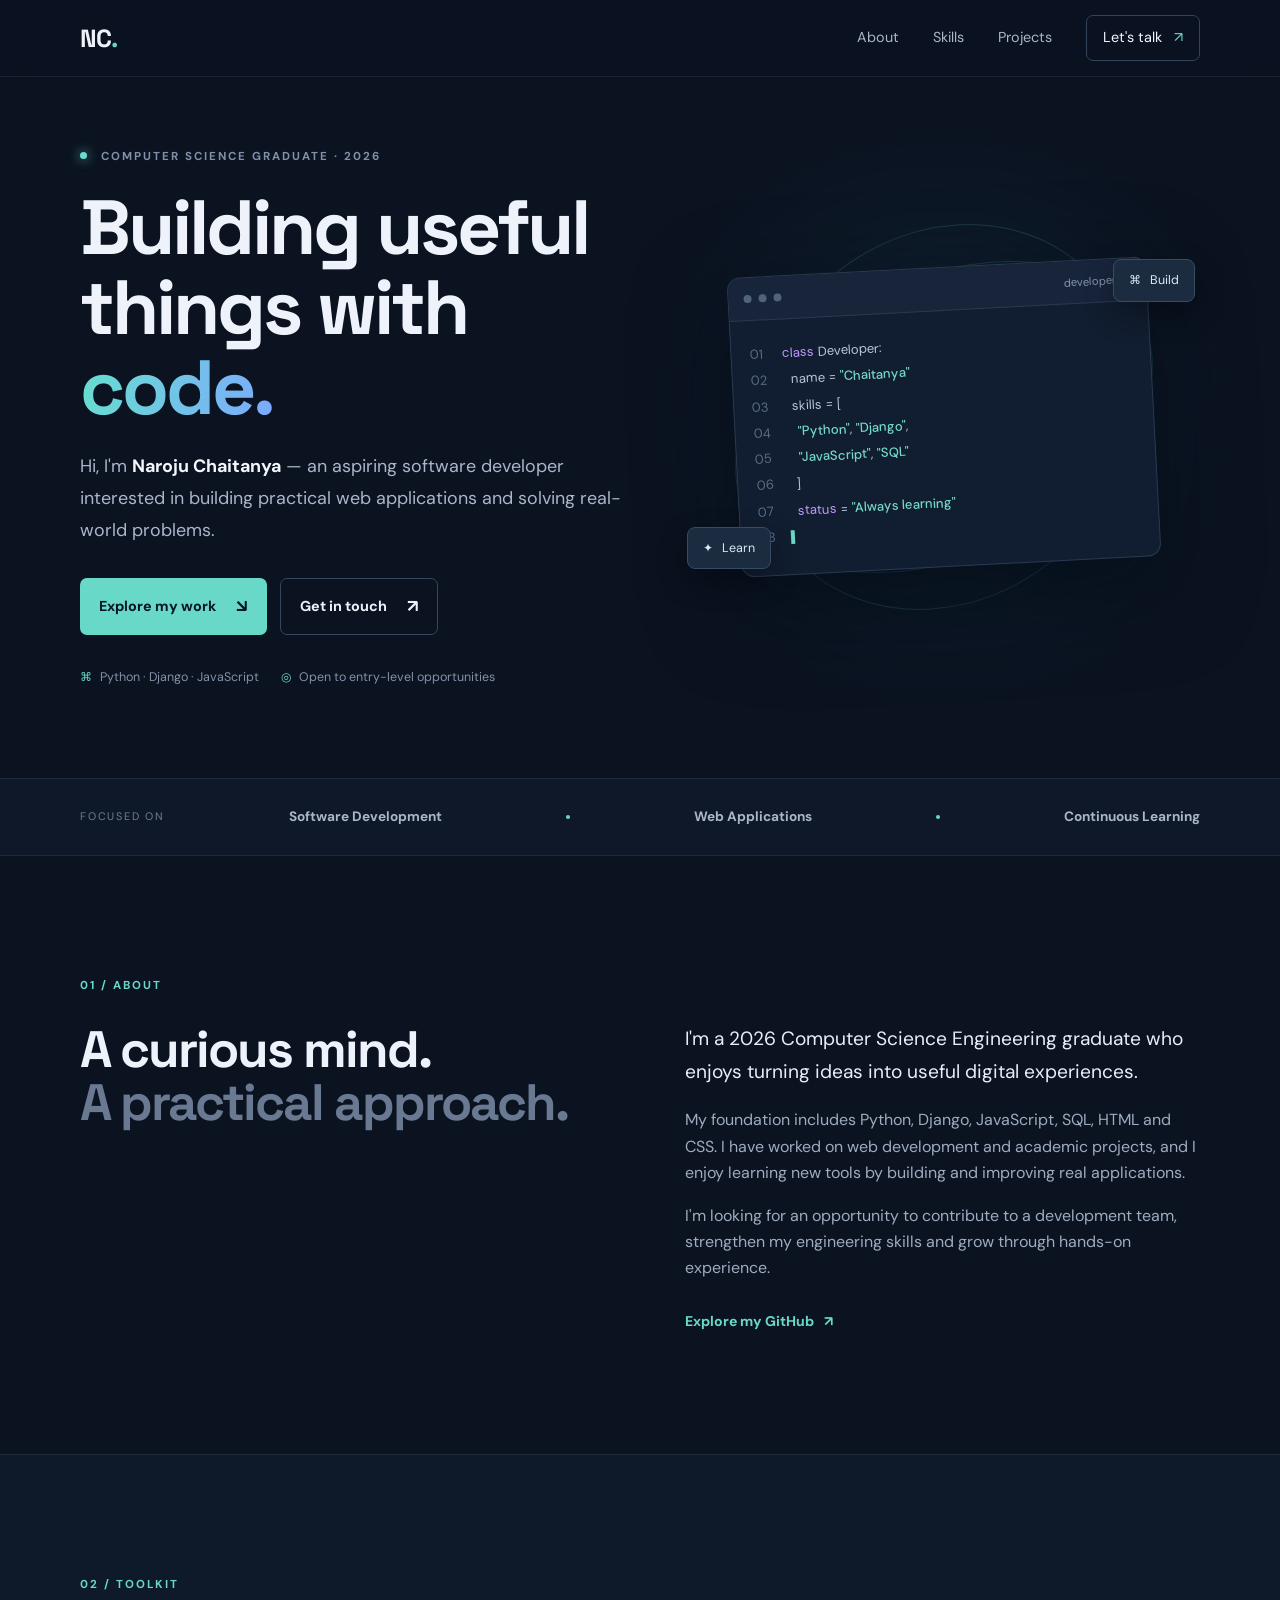
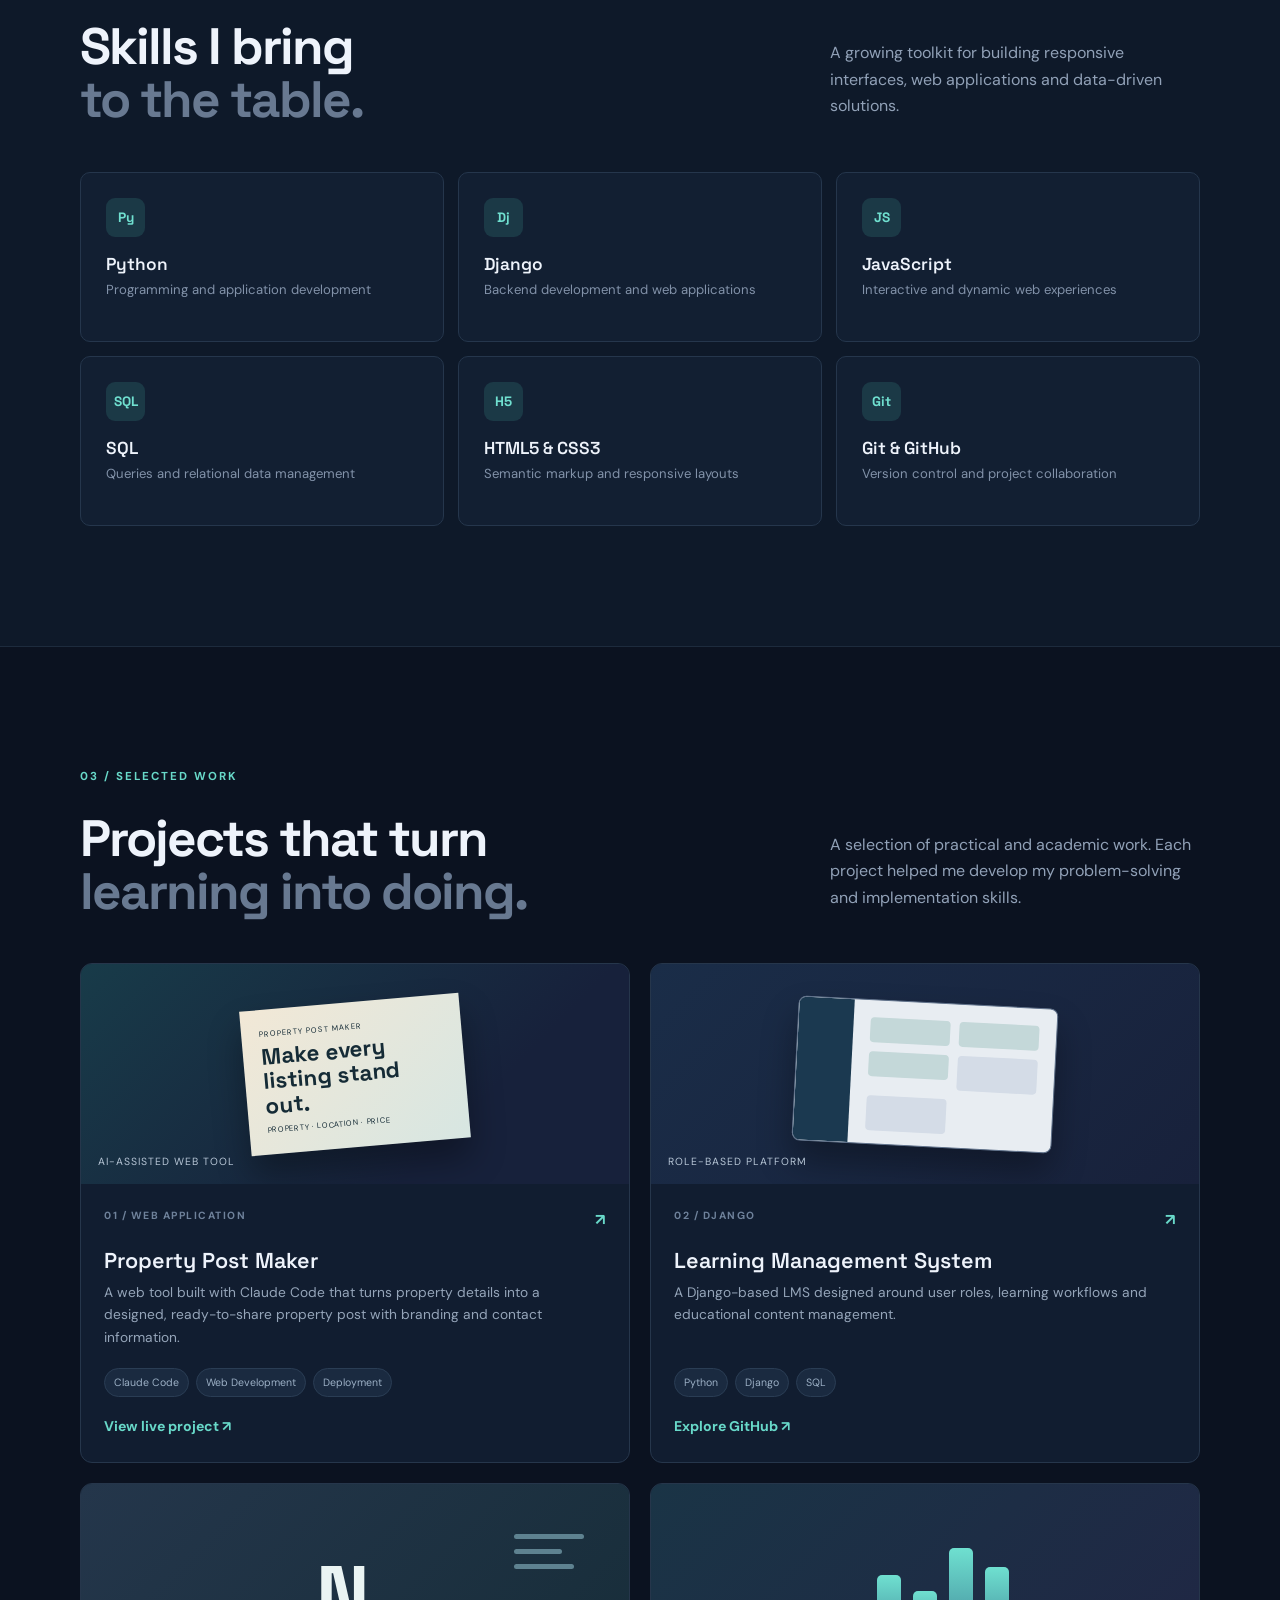
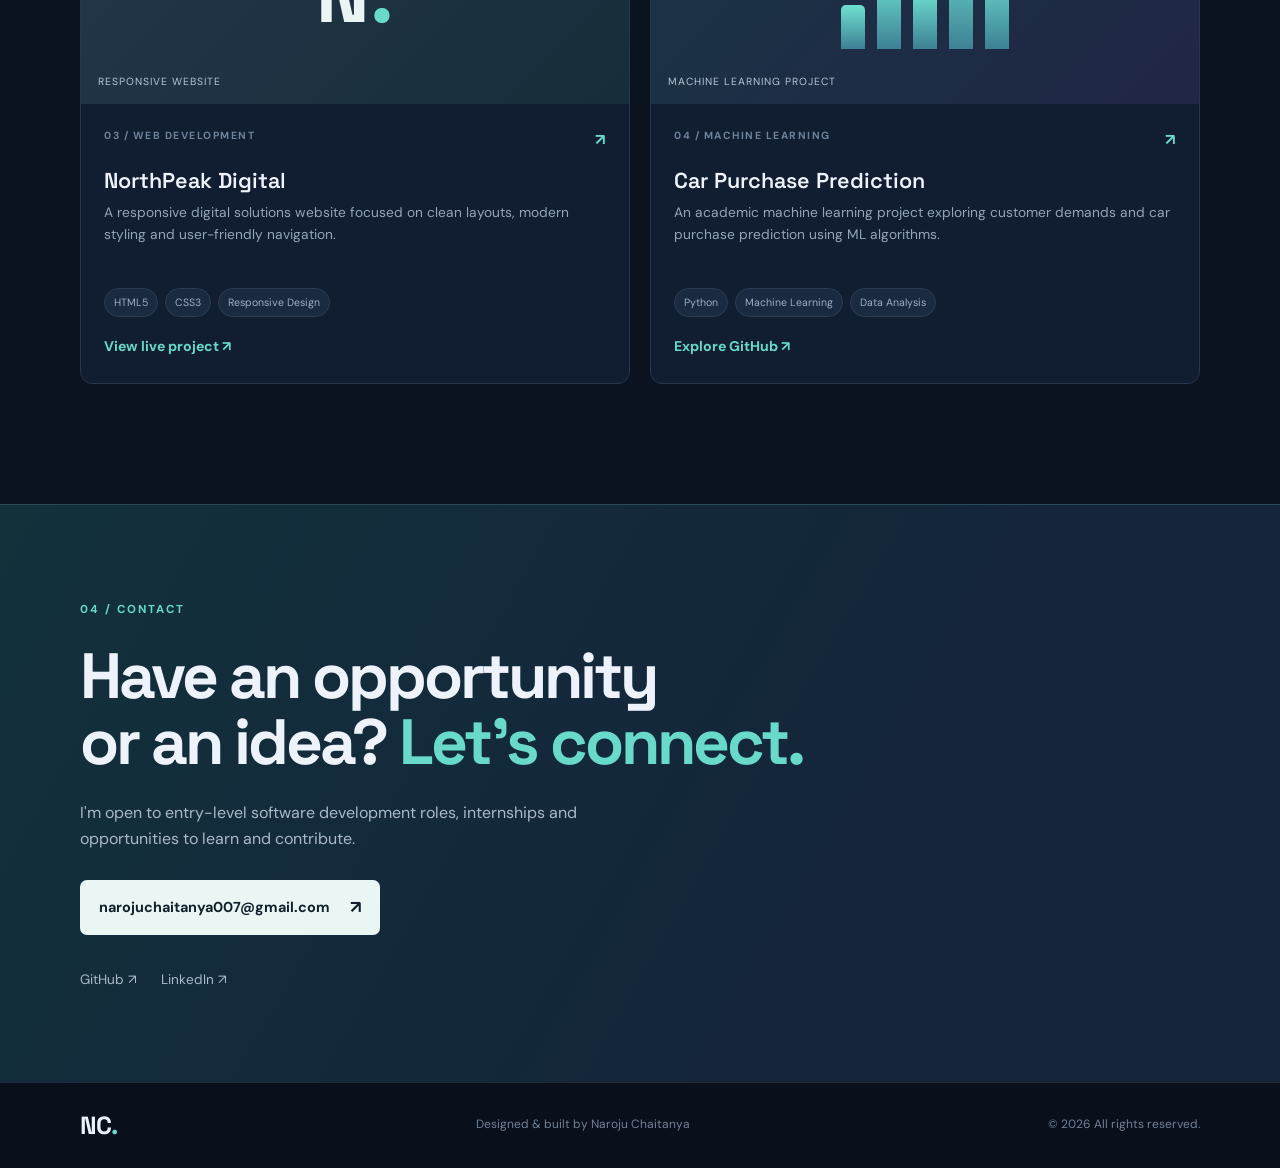
==== index.html @ f1761f7d "Add files via upload" ====
<!DOCTYPE html>
<html lang="en">
<head>
  <meta charset="UTF-8" />
  <meta name="viewport" content="width=device-width, initial-scale=1.0" />
  <meta name="description" content="Portfolio of Naroju Chaitanya, Computer Science graduate and aspiring software developer skilled in Python, Django, JavaScript and SQL." />
  <meta name="theme-color" content="#0b1220" />
  <title>Naroju Chaitanya | Software Developer</title>
  <link rel="preconnect" href="https://fonts.googleapis.com">
  <link rel="preconnect" href="https://fonts.gstatic.com" crossorigin>
  <link href="https://fonts.googleapis.com/css2?family=DM+Sans:wght@400;500;600;700&family=Space+Grotesk:wght@400;500;600;700&display=swap" rel="stylesheet">
  <link rel="stylesheet" href="styles.css" />
</head>
<body>
  <header class="site-header">
    <nav class="nav container" aria-label="Main navigation">
      <a class="brand" href="#home">NC<span>.</span></a>
      <button class="menu-toggle" aria-label="Toggle navigation" aria-expanded="false">☰</button>
      <div class="nav-links">
        <a href="#about">About</a><a href="#skills">Skills</a><a href="#projects">Projects</a><a href="#contact" class="nav-cta">Let's talk <span>↗</span></a>
      </div>
    </nav>
  </header>

  <main>
    <section class="hero container" id="home">
      <div class="hero-copy">
        <div class="eyebrow"><span class="status-dot"></span> COMPUTER SCIENCE GRADUATE · 2026</div>
        <h1>Building useful<br>things with <span class="gradient-text">code.</span></h1>
        <p class="hero-lead">Hi, I'm <strong>Naroju Chaitanya</strong> — an aspiring software developer interested in building practical web applications and solving real-world problems.</p>
        <div class="hero-actions">
          <a class="button button-primary" href="#projects">Explore my work <span>↘</span></a>
          <a class="button button-secondary" href="mailto:narojuchaitanya007@gmail.com">Get in touch <span>↗</span></a>
        </div>
        <div class="hero-meta">
          <span><i>⌘</i> Python · Django · JavaScript</span>
          <span><i>◎</i> Open to entry-level opportunities</span>
        </div>
      </div>
      <div class="hero-art" aria-label="Abstract developer illustration">
        <div class="orbit orbit-one"></div><div class="orbit orbit-two"></div>
        <div class="code-card">
          <div class="code-top"><span></span><span></span><span></span><small>developer.py</small></div>
          <div class="code-body">
            <p><b>01</b> <em>class</em> Developer:</p>
            <p><b>02</b> &nbsp; name = <strong>"Chaitanya"</strong></p>
            <p><b>03</b> &nbsp; skills = [</p>
            <p><b>04</b> &nbsp;&nbsp; <strong>"Python"</strong>, <strong>"Django"</strong>,</p>
            <p><b>05</b> &nbsp;&nbsp; <strong>"JavaScript"</strong>, <strong>"SQL"</strong></p>
            <p><b>06</b> &nbsp; ]</p>
            <p><b>07</b> &nbsp; <em>status</em> = <strong>"Always learning"</strong></p>
            <p><b>08</b> <span class="cursor">▌</span></p>
          </div>
        </div>
        <div class="floating-chip chip-one">⌘ &nbsp; Build</div>
        <div class="floating-chip chip-two">✦ &nbsp; Learn</div>
        <div class="hero-glow"></div>
      </div>
    </section>

    <section class="quick-strip">
      <div class="container strip-inner"><span>FOCUSED ON</span><b>Software Development</b><i></i><b>Web Applications</b><i></i><b>Continuous Learning</b></div>
    </section>

    <section class="section container" id="about">
      <div class="section-kicker">01 / ABOUT</div>
      <div class="section-grid">
        <div><h2>A curious mind.<br><span class="muted-heading">A practical approach.</span></h2></div>
        <div class="about-copy">
          <p class="large-copy">I'm a 2026 Computer Science Engineering graduate who enjoys turning ideas into useful digital experiences.</p>
          <p>My foundation includes Python, Django, JavaScript, SQL, HTML and CSS. I have worked on web development and academic projects, and I enjoy learning new tools by building and improving real applications.</p>
          <p>I'm looking for an opportunity to contribute to a development team, strengthen my engineering skills and grow through hands-on experience.</p>
          <a class="text-link" href="https://github.com/Chaithu077-Git" target="_blank" rel="noreferrer">Explore my GitHub <span>↗</span></a>
        </div>
      </div>
    </section>

    <section class="section skills-section" id="skills">
      <div class="container">
        <div class="section-kicker">02 / TOOLKIT</div>
        <div class="section-heading-row"><h2>Skills I bring<br><span class="muted-heading">to the table.</span></h2><p>A growing toolkit for building responsive interfaces, web applications and data-driven solutions.</p></div>
        <div class="skill-grid">
          <article class="skill-card"><span class="skill-icon">Py</span><h3>Python</h3><p>Programming and application development</p></article>
          <article class="skill-card"><span class="skill-icon">Dj</span><h3>Django</h3><p>Backend development and web applications</p></article>
          <article class="skill-card"><span class="skill-icon">JS</span><h3>JavaScript</h3><p>Interactive and dynamic web experiences</p></article>
          <article class="skill-card"><span class="skill-icon">SQL</span><h3>SQL</h3><p>Queries and relational data management</p></article>
          <article class="skill-card"><span class="skill-icon">H5</span><h3>HTML5 & CSS3</h3><p>Semantic markup and responsive layouts</p></article>
          <article class="skill-card"><span class="skill-icon">Git</span><h3>Git & GitHub</h3><p>Version control and project collaboration</p></article>
        </div>
      </div>
    </section>

    <section class="section container" id="projects">
      <div class="section-kicker">03 / SELECTED WORK</div>
      <div class="section-heading-row"><h2>Projects that turn<br><span class="muted-heading">learning into doing.</span></h2><p>A selection of practical and academic work. Each project helped me develop my problem-solving and implementation skills.</p></div>
      <div class="project-grid">
        <article class="project-card project-featured">
          <div class="project-visual visual-poster"><div class="poster-mini"><small>PROPERTY POST MAKER</small><strong>Make every<br>listing stand out.</strong><span>PROPERTY · LOCATION · PRICE</span></div><span class="visual-label">AI-assisted web tool</span></div>
          <div class="project-info"><div class="project-topline"><span>01 / WEB APPLICATION</span><span class="project-arrow">↗</span></div><h3>Property Post Maker</h3><p>A web tool built with Claude Code that turns property details into a designed, ready-to-share property post with branding and contact information.</p><div class="tags"><span>Claude Code</span><span>Web Development</span><span>Deployment</span></div><a class="project-link" href="https://aquamarine-praline-b3ae2c.netlify.app/" target="_blank" rel="noreferrer">View live project ↗</a></div>
        </article>
        <article class="project-card">
          <div class="project-visual visual-lms"><div class="lms-window"><div class="lms-sidebar"></div><div class="lms-content"><i></i><i></i><i></i><b></b><b></b></div></div><span class="visual-label">Role-based platform</span></div>
          <div class="project-info"><div class="project-topline"><span>02 / DJANGO</span><span class="project-arrow">↗</span></div><h3>Learning Management System</h3><p>A Django-based LMS designed around user roles, learning workflows and educational content management.</p><div class="tags"><span>Python</span><span>Django</span><span>SQL</span></div><a class="project-link" href="https://github.com/Chaithu077-Git" target="_blank" rel="noreferrer">Explore GitHub ↗</a></div>
        </article>
        <article class="project-card">
          <div class="project-visual visual-north"><div class="north-logo">N<span>.</span></div><div class="north-lines"><i></i><i></i><i></i></div><span class="visual-label">Responsive website</span></div>
          <div class="project-info"><div class="project-topline"><span>03 / WEB DEVELOPMENT</span><span class="project-arrow">↗</span></div><h3>NorthPeak Digital</h3><p>A responsive digital solutions website focused on clean layouts, modern styling and user-friendly navigation.</p><div class="tags"><span>HTML5</span><span>CSS3</span><span>Responsive Design</span></div><a class="project-link" href="https://chaithu077-git.github.io/NorthPeak-Digital/" target="_blank" rel="noreferrer">View live project ↗</a></div>
        </article>
        <article class="project-card">
          <div class="project-visual visual-ml"><div class="chart-bars"><i></i><i></i><i></i><i></i><i></i></div><span class="visual-label">Machine learning project</span></div>
          <div class="project-info"><div class="project-topline"><span>04 / MACHINE LEARNING</span><span class="project-arrow">↗</span></div><h3>Car Purchase Prediction</h3><p>An academic machine learning project exploring customer demands and car purchase prediction using ML algorithms.</p><div class="tags"><span>Python</span><span>Machine Learning</span><span>Data Analysis</span></div><a class="project-link" href="https://github.com/Chaithu077-Git" target="_blank" rel="noreferrer">Explore GitHub ↗</a></div>
        </article>
      </div>
    </section>

    <section class="contact-section" id="contact">
      <div class="container contact-inner">
        <div class="section-kicker">04 / CONTACT</div>
        <h2>Have an opportunity<br>or an idea? <span>Let's connect.</span></h2>
        <p>I'm open to entry-level software development roles, internships and opportunities to learn and contribute.</p>
        <a class="button button-light" href="mailto:narojuchaitanya007@gmail.com">narojuchaitanya007@gmail.com <span>↗</span></a>
        <div class="social-links"><a href="https://github.com/Chaithu077-Git" target="_blank" rel="noreferrer">GitHub ↗</a><a href="https://www.linkedin.com/in/chaitanya-naroju/" target="_blank" rel="noreferrer">LinkedIn ↗</a></div>
      </div>
    </section>
  </main>

  <footer class="footer"><div class="container footer-inner"><a class="brand" href="#home">NC<span>.</span></a><span>Designed & built by Naroju Chaitanya</span><span>© <span id="year"></span> All rights reserved.</span></div></footer>
  <script src="script.js"></script>
</body>
</html>
---- styles.css ----
*{box-sizing:border-box}html{scroll-behavior:smooth;scroll-padding-top:90px}body{margin:0;background:#0b1220;color:#eef3fb;font-family:"DM Sans",sans-serif;line-height:1.65}a{color:inherit;text-decoration:none}.container{width:min(1120px,calc(100% - 48px));margin:auto}.site-header{position:sticky;top:0;z-index:20;background:rgba(11,18,32,.88);backdrop-filter:blur(16px);border-bottom:1px solid rgba(255,255,255,.07)}.nav{height:76px;display:flex;align-items:center;justify-content:space-between}.brand{font:700 1.55rem "Space Grotesk";letter-spacing:-1px}.brand span{color:#62d6c5}.nav-links{display:flex;align-items:center;gap:34px;color:#aab6c9;font-size:.9rem}.nav-links a:hover,.social-links a:hover{color:#69dfcf}.nav-cta{border:1px solid #33445b;padding:10px 16px;border-radius:7px;color:#f4f7fc!important}.nav-cta span{color:#69dfcf;margin-left:8px}.menu-toggle{display:none;background:none;border:0;color:white;font-size:1.5rem}.hero{min-height:650px;display:grid;grid-template-columns:1.05fr .95fr;align-items:center;gap:40px;padding-top:70px;padding-bottom:90px}.eyebrow,.section-kicker{font-size:.72rem;letter-spacing:2px;font-weight:700;color:#7f91aa}.status-dot{display:inline-block;width:7px;height:7px;border-radius:50%;background:#69dfcf;margin:0 9px 1px 0;box-shadow:0 0 12px #69dfcf}.hero h1,.section h2,.contact-section h2{font:700 clamp(3.2rem,6vw,5.4rem)/1.04 "Space Grotesk";letter-spacing:-3px;margin:22px 0}.gradient-text{background:linear-gradient(100deg,#67dfce,#7ca9ff);-webkit-background-clip:text;background-clip:text;color:transparent}.hero-lead{max-width:570px;color:#aab6c9;font-size:1.12rem;line-height:1.8}.hero-lead strong{color:#f3f6fc}.hero-actions{display:flex;gap:13px;margin:32px 0}.button{display:inline-flex;align-items:center;gap:20px;padding:13px 19px;border-radius:7px;font-weight:700;font-size:.9rem;transition:.2s}.button:hover{transform:translateY(-3px)}.button-primary{background:#68d9c9;color:#081522}.button-secondary{border:1px solid #35465e;color:#eef3fb}.button span{font-size:1.1rem}.hero-meta{display:flex;gap:22px;flex-wrap:wrap;color:#8392a8;font-size:.78rem}.hero-meta i{font-style:normal;color:#68d9c9;margin-right:5px}.hero-art{height:420px;position:relative;display:grid;place-items:center}.hero-glow{position:absolute;width:290px;height:290px;background:#2c8f9b;filter:blur(100px);opacity:.2;z-index:-1}.orbit{position:absolute;border:1px solid rgba(107,220,207,.17);border-radius:50%;transform:rotate(-24deg)}.orbit-one{width:440px;height:280px}.orbit-two{width:360px;height:410px;transform:rotate(45deg)}.code-card{width:min(420px,100%);background:#111d30;border:1px solid #2a3a50;border-radius:13px;box-shadow:0 28px 90px #02071199;overflow:hidden;transform:rotate(-3deg);z-index:1}.code-top{height:43px;background:#17243a;border-bottom:1px solid #29394f;display:flex;align-items:center;gap:7px;padding:0 15px}.code-top>span{width:8px;height:8px;border-radius:50%;background:#51627b}.code-top small{margin-left:auto;color:#8495ad;font-size:.7rem}.code-body{padding:21px 18px 24px;font: .82rem/2 "DM Sans",monospace;color:#b9c7d9}.code-body p{margin:0;white-space:nowrap}.code-body b{display:inline-block;width:28px;color:#596c85;font-weight:400}.code-body em{color:#c39aff;font-style:normal}.code-body strong{color:#75d9c9;font-weight:500}.cursor{color:#68d9c9}.floating-chip{position:absolute;z-index:2;padding:10px 15px;background:#1b2b40;border:1px solid #354c63;border-radius:8px;color:#dce8f5;font-size:.78rem;box-shadow:0 12px 30px #0005}.chip-one{top:52px;right:5px}.chip-two{bottom:58px;left:0}.quick-strip{border-block:1px solid #1c2a3d;background:#0e1828}.strip-inner{min-height:76px;display:flex;align-items:center;justify-content:space-between;gap:20px;flex-wrap:wrap;color:#aab6c9;font-size:.85rem}.strip-inner span{font-size:.68rem;letter-spacing:1.8px;color:#6d8099}.strip-inner i{height:4px;width:4px;background:#68d9c9;border-radius:50%}.section{padding-top:120px;padding-bottom:120px}.section-kicker{color:#68d9c9}.section-grid{display:grid;grid-template-columns:1fr 1fr;gap:90px;margin-top:28px}.section h2{font-size:clamp(2.6rem,4vw,3.8rem);letter-spacing:-2px;margin:0}.muted-heading{color:#687991}.about-copy{max-width:540px;color:#9eacc0}.large-copy{font-size:1.2rem;color:#e8eef8;line-height:1.7;margin-top:0}.text-link,.project-link{display:inline-flex;gap:10px;color:#68d9c9;font-weight:700;font-size:.88rem;margin-top:12px}.skills-section{background:#0e1929;border-block:1px solid #1d2b3d}.section-heading-row{display:flex;justify-content:space-between;align-items:end;gap:35px;margin:26px 0 45px}.section-heading-row>p{max-width:370px;color:#91a1b7;margin:0 0 7px}.skill-grid{display:grid;grid-template-columns:repeat(3,1fr);gap:14px}.skill-card{padding:25px;background:#121f32;border:1px solid #25364c;border-radius:10px;min-height:170px;transition:.2s}.skill-card:hover,.project-card:hover{transform:translateY(-5px);border-color:#477c83}.skill-icon{display:grid;place-items:center;width:39px;height:39px;border-radius:9px;background:#1b3946;color:#70e0d0;font:700 .85rem "Space Grotesk"}.skill-card h3{font:600 1.08rem "Space Grotesk";margin:16px 0 4px}.skill-card p{color:#8292a9;font-size:.82rem;margin:0}.project-grid{display:grid;grid-template-columns:repeat(2,1fr);gap:20px}.project-card{background:#111d30;border:1px solid #26364b;border-radius:12px;overflow:hidden;transition:.25s}.project-visual{height:220px;position:relative;display:grid;place-items:center;overflow:hidden}.visual-poster{background:linear-gradient(135deg,#183b49,#17213b 70%)}.poster-mini{width:220px;height:145px;background:linear-gradient(135deg,#f2e8d6,#d7e6e2);color:#152b36;padding:18px;display:flex;flex-direction:column;justify-content:space-between;transform:rotate(-5deg);box-shadow:0 20px 35px #0005}.poster-mini small{font-size:.48rem;letter-spacing:1px}.poster-mini strong{font:700 1.4rem/1.1 "Space Grotesk"}.poster-mini span{font-size:.48rem;letter-spacing:.7px}.visual-lms{background:linear-gradient(135deg,#1a2d48,#18213b)}.lms-window{width:260px;height:145px;border:1px solid #60728b;border-radius:8px;background:#e8edf2;display:flex;overflow:hidden;transform:rotate(3deg);box-shadow:0 20px 35px #0005}.lms-sidebar{width:55px;background:#1b3950}.lms-content{padding:17px;flex:1;display:grid;grid-template-columns:1fr 1fr;gap:9px}.lms-content i{height:25px;background:#c4d8d9;border-radius:4px}.lms-content b{height:35px;background:#d4dce7;border-radius:4px}.visual-north{background:linear-gradient(135deg,#24364b,#172d39)}.north-logo{font:700 5rem "Space Grotesk";color:#eaf4f3}.north-logo span{color:#69d9c9}.north-lines{position:absolute;right:45px;top:50px;display:grid;gap:10px}.north-lines i{display:block;width:70px;height:5px;border-radius:5px;background:#5e8290}.north-lines i:nth-child(2){width:48px}.north-lines i:nth-child(3){width:60px}.visual-ml{background:linear-gradient(135deg,#1a3446,#202644)}.chart-bars{height:110px;display:flex;align-items:end;gap:12px}.chart-bars i{width:24px;border-radius:5px 5px 0 0;background:linear-gradient(#6fe0d0,#3d8194)}.chart-bars i:nth-child(1){height:40%}.chart-bars i:nth-child(2){height:68%}.chart-bars i:nth-child(3){height:53%}.chart-bars i:nth-child(4){height:92%}.chart-bars i:nth-child(5){height:75%}.visual-label{position:absolute;bottom:14px;left:17px;color:#b7c6d6;font-size:.65rem;letter-spacing:1px;text-transform:uppercase}.project-info{padding:23px}.project-topline{display:flex;justify-content:space-between;color:#6f829b;font-size:.65rem;letter-spacing:1.5px;font-weight:700}.project-arrow{color:#69d9c9;font-size:1rem}.project-info h3{font:600 1.35rem "Space Grotesk";margin:13px 0 7px}.project-info p{color:#95a5b9;font-size:.86rem;min-height:70px;margin:0}.tags{display:flex;gap:7px;flex-wrap:wrap;margin-top:17px}.tags span{font-size:.66rem;color:#9cb0c5;background:#1a2a40;border:1px solid #2a3d54;padding:5px 9px;border-radius:20px}.project-link{margin-top:18px}.contact-section{background:linear-gradient(120deg,#12313b,#14243b 70%);border-top:1px solid #2a4a55}.contact-inner{padding-top:95px;padding-bottom:90px}.contact-section h2{font-size:clamp(2.8rem,5vw,4.5rem);margin:24px 0}.contact-section h2 span{color:#69d9c9}.contact-section p{color:#aab9c9;max-width:530px;margin-bottom:28px}.button-light{background:#eaf6f3;color:#10212c}.social-links{display:flex;gap:24px;margin-top:34px;color:#aab9c9;font-size:.85rem}.footer{background:#09101c;border-top:1px solid #1c2a3d}.footer-inner{min-height:85px;display:flex;align-items:center;justify-content:space-between;gap:20px;color:#718198;font-size:.75rem}.footer .brand{color:#eaf1fa}.footer .brand span{color:#69d9c9}
@media(max-width:800px){.hero{grid-template-columns:1fr;padding-top:85px;gap:15px}.hero-art{height:350px}.section-grid{grid-template-columns:1fr;gap:25px}.section-heading-row{display:block}.section-heading-row>p{margin-top:20px}.skill-grid{grid-template-columns:repeat(2,1fr)}.strip-inner{justify-content:flex-start;padding:18px 0}.strip-inner span{width:100%}}
@media(max-width:560px){.container{width:min(100% - 34px,1120px)}.nav{height:66px}.menu-toggle{display:block}.nav-links{display:none;position:absolute;top:66px;left:0;right:0;padding:20px 24px 25px;background:#101b2c;border-bottom:1px solid #2b3a50;flex-direction:column;align-items:flex-start;gap:18px}.nav-links.open{display:flex}.hero{min-height:auto;padding-top:70px;padding-bottom:65px}.hero h1{font-size:3.45rem;letter-spacing:-2.5px}.hero-lead{font-size:1rem}.hero-actions{flex-wrap:wrap}.hero-art{height:300px}.code-card{width:95%}.code-body{font-size:.68rem}.orbit-one{width:320px;height:220px}.orbit-two{width:270px;height:300px}.chip-one{right:-3px;top:25px}.chip-two{bottom:25px}.section{padding-top:80px;padding-bottom:80px}.section h2{font-size:2.65rem}.skill-grid,.project-grid{grid-template-columns:1fr}.project-info p{min-height:0}.project-visual{height:195px}.contact-inner{padding-top:75px;padding-bottom:70px}.contact-section h2{font-size:2.9rem;letter-spacing:-2px}.footer-inner{padding:20px 0;flex-wrap:wrap}.footer-inner span:nth-child(2){order:3;width:100%}}
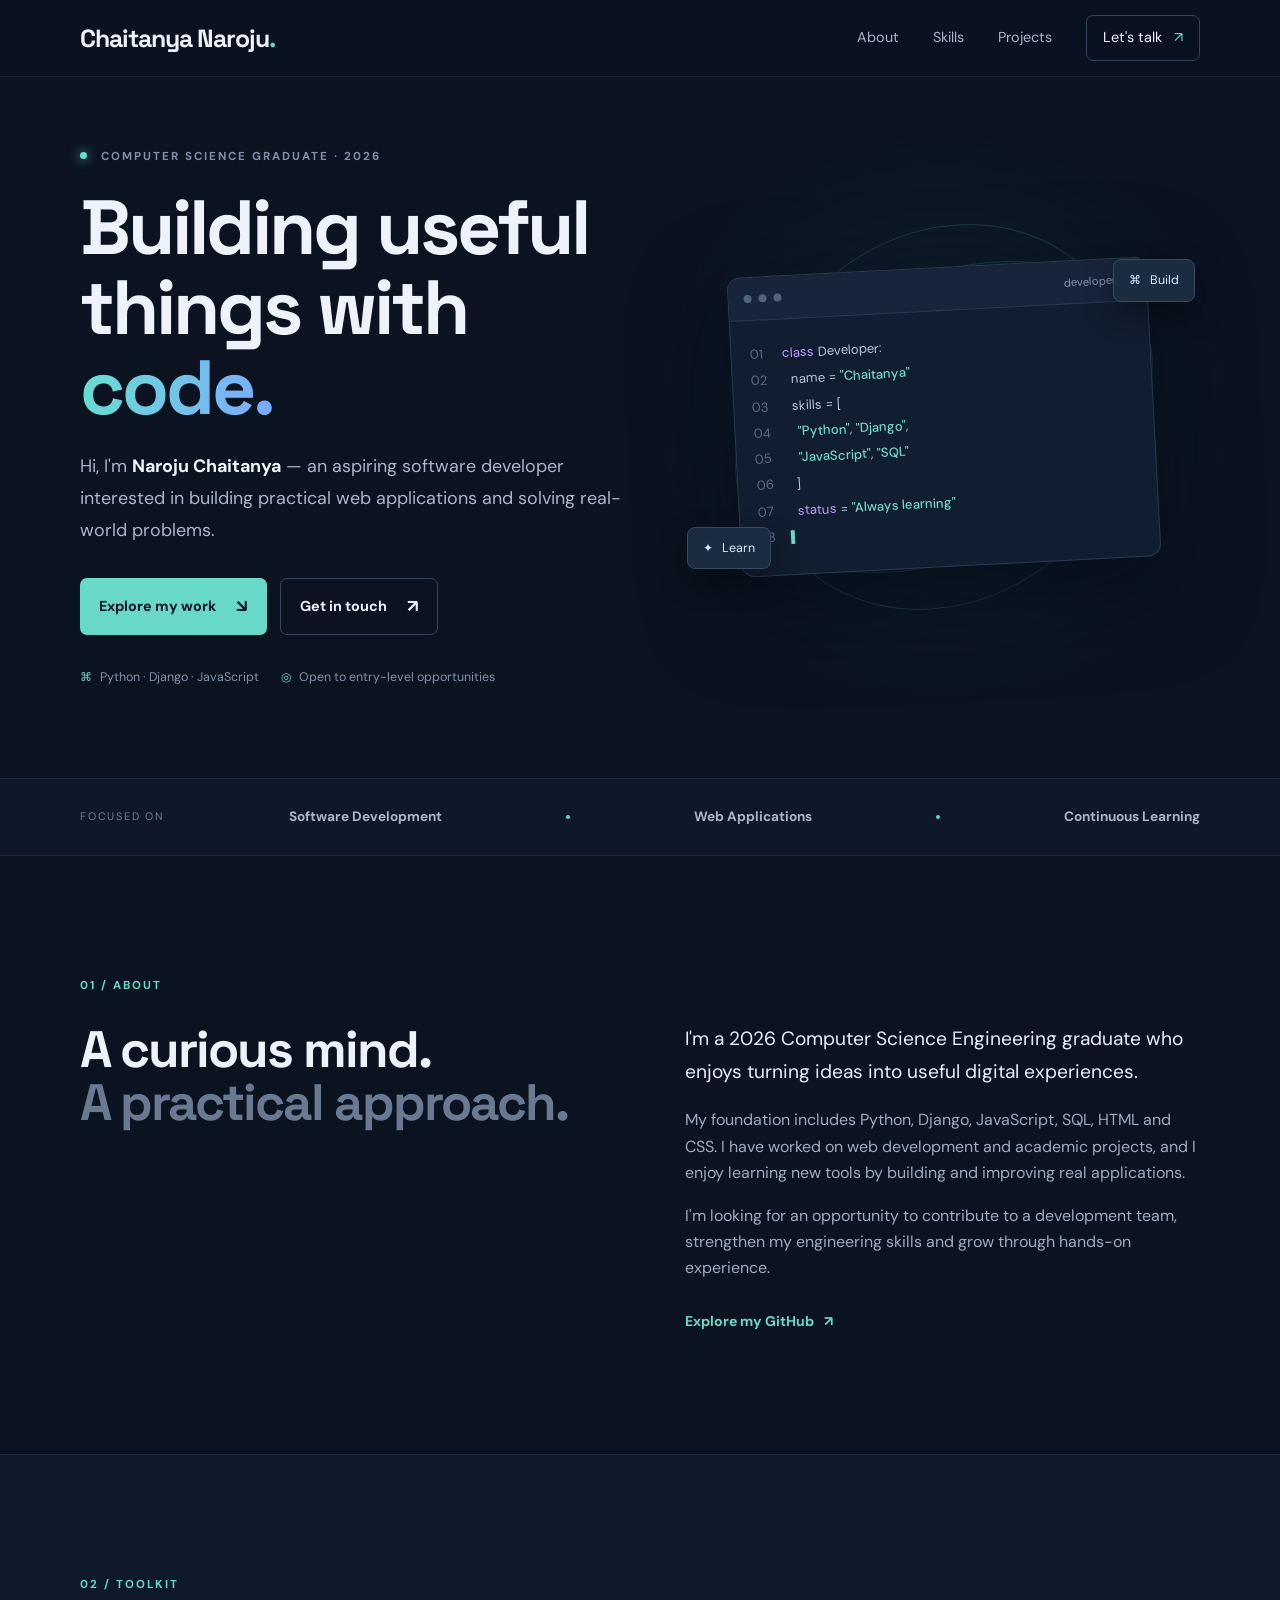
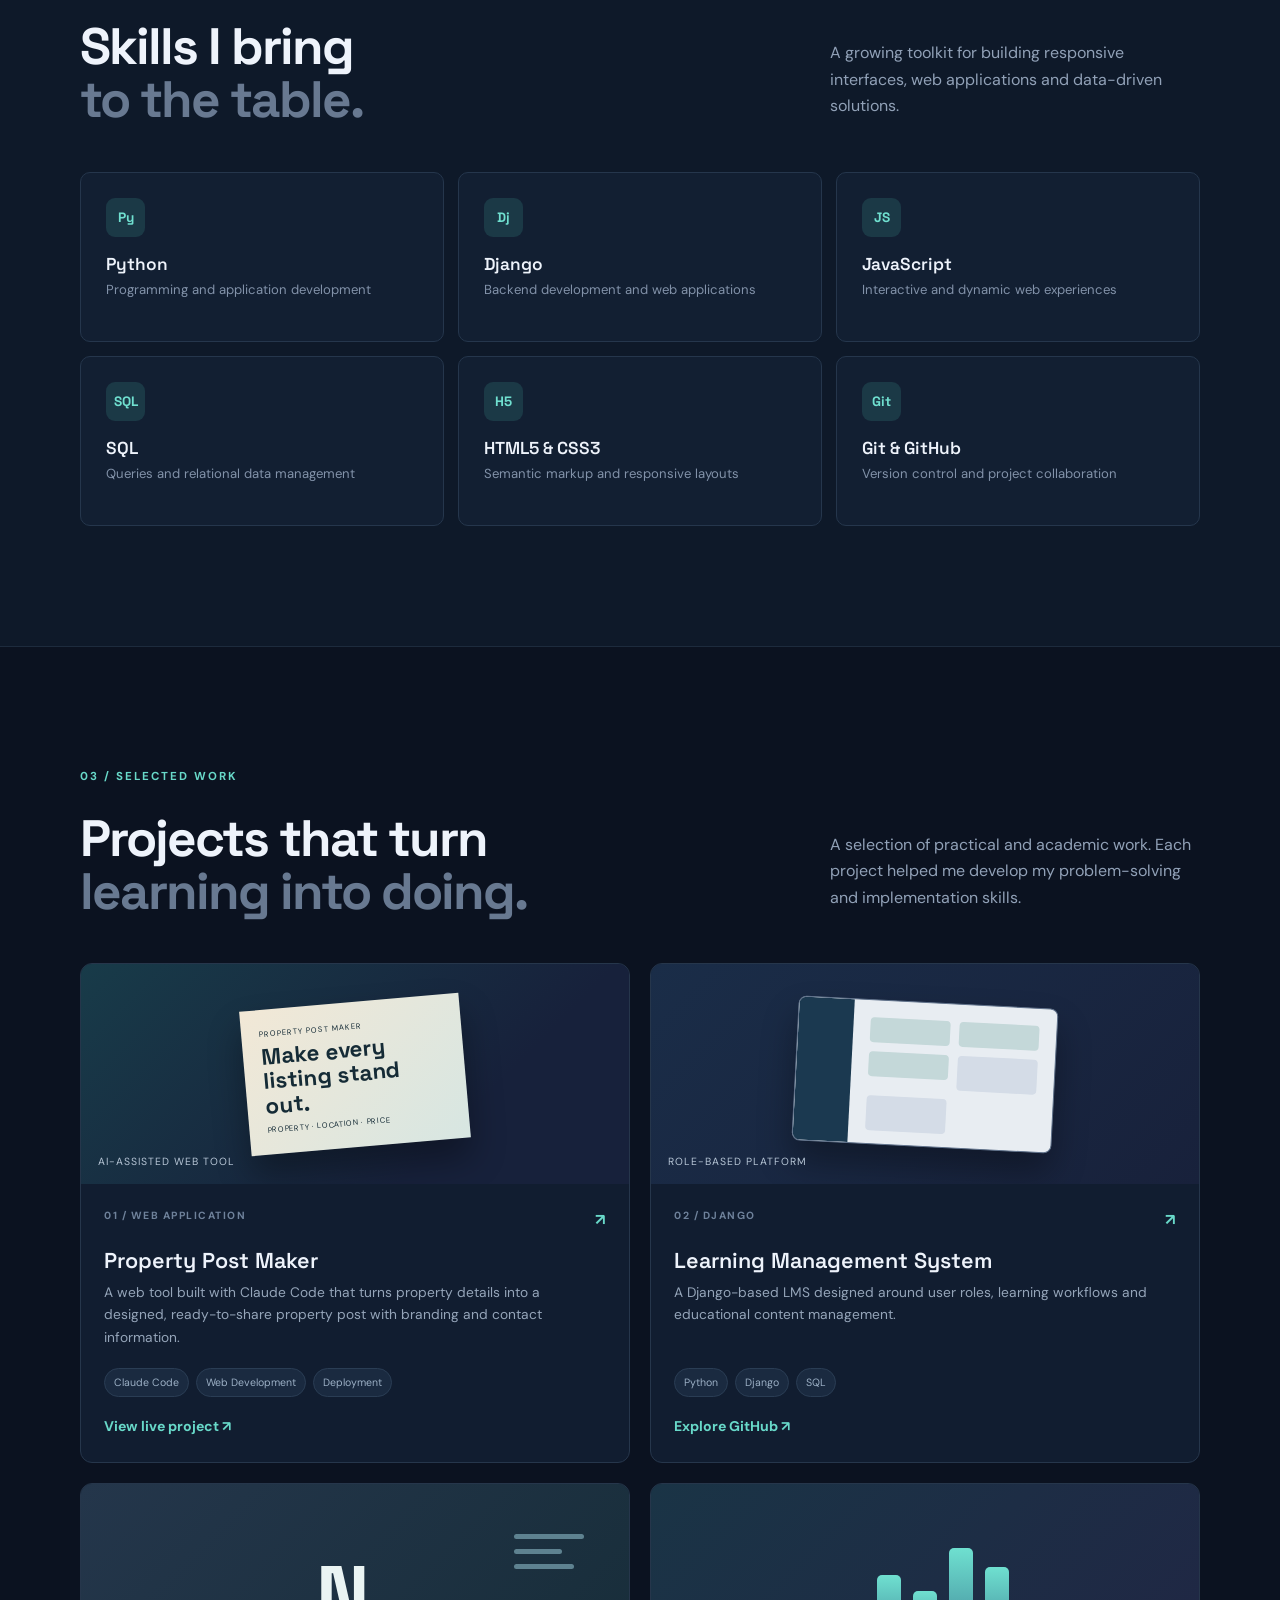
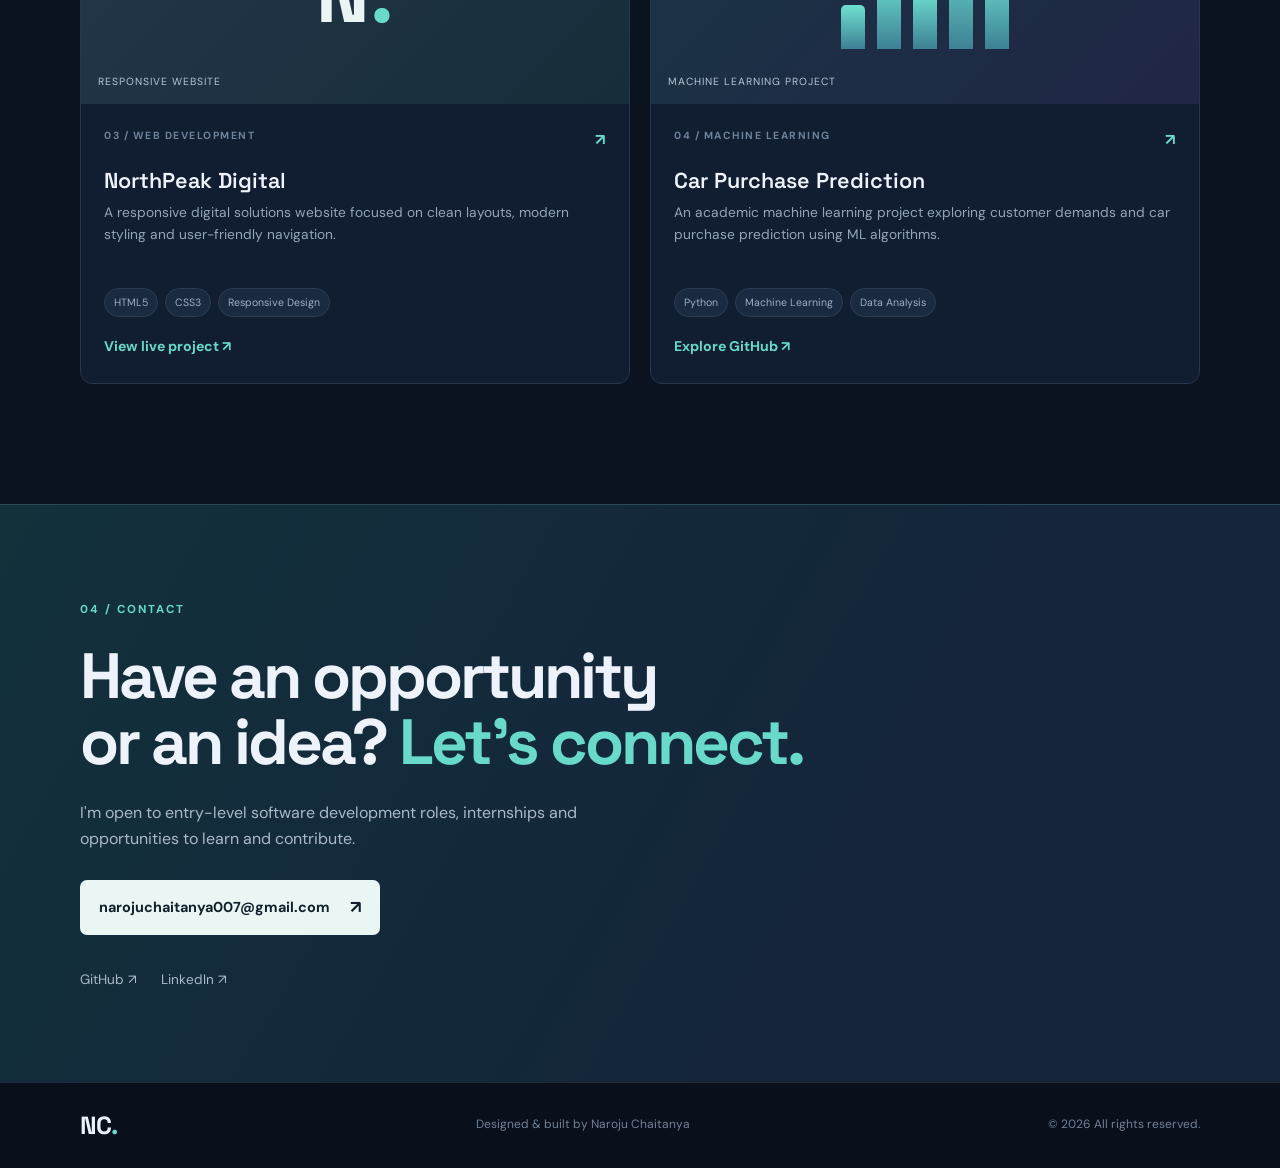
==== commit ab764da9: "Update index.html" ====
--- a/index.html
+++ b/index.html
@@ -14,7 +14,7 @@
 <body>
   <header class="site-header">
     <nav class="nav container" aria-label="Main navigation">
-      <a class="brand" href="#home">NC<span>.</span></a>
+      <a class="brand" href="#home">Chaitanya Naroju<span>.</span></a>
       <button class="menu-toggle" aria-label="Toggle navigation" aria-expanded="false">☰</button>
       <div class="nav-links">
         <a href="#about">About</a><a href="#skills">Skills</a><a href="#projects">Projects</a><a href="#contact" class="nav-cta">Let's talk <span>↗</span></a>
@@ -127,4 +127,4 @@
   <footer class="footer"><div class="container footer-inner"><a class="brand" href="#home">NC<span>.</span></a><span>Designed & built by Naroju Chaitanya</span><span>© <span id="year"></span> All rights reserved.</span></div></footer>
   <script src="script.js"></script>
 </body>
-</html>+</html>
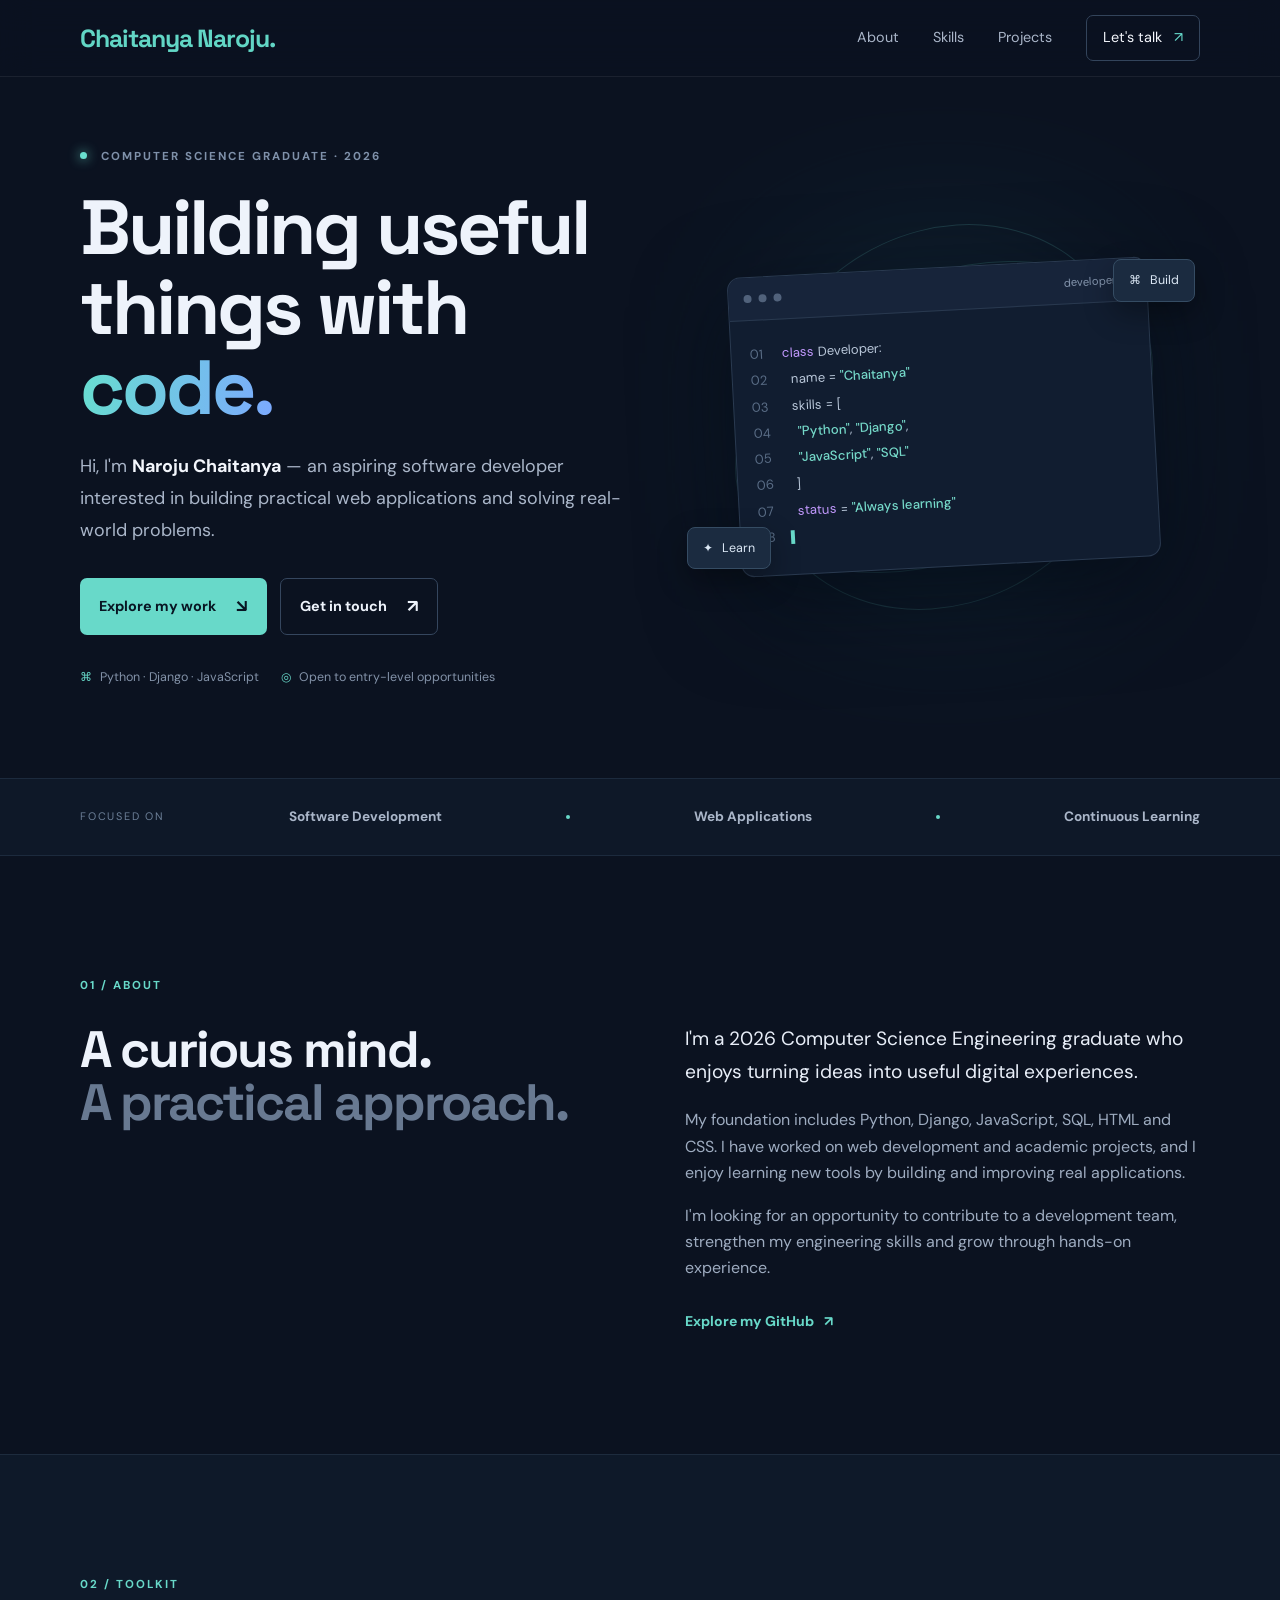
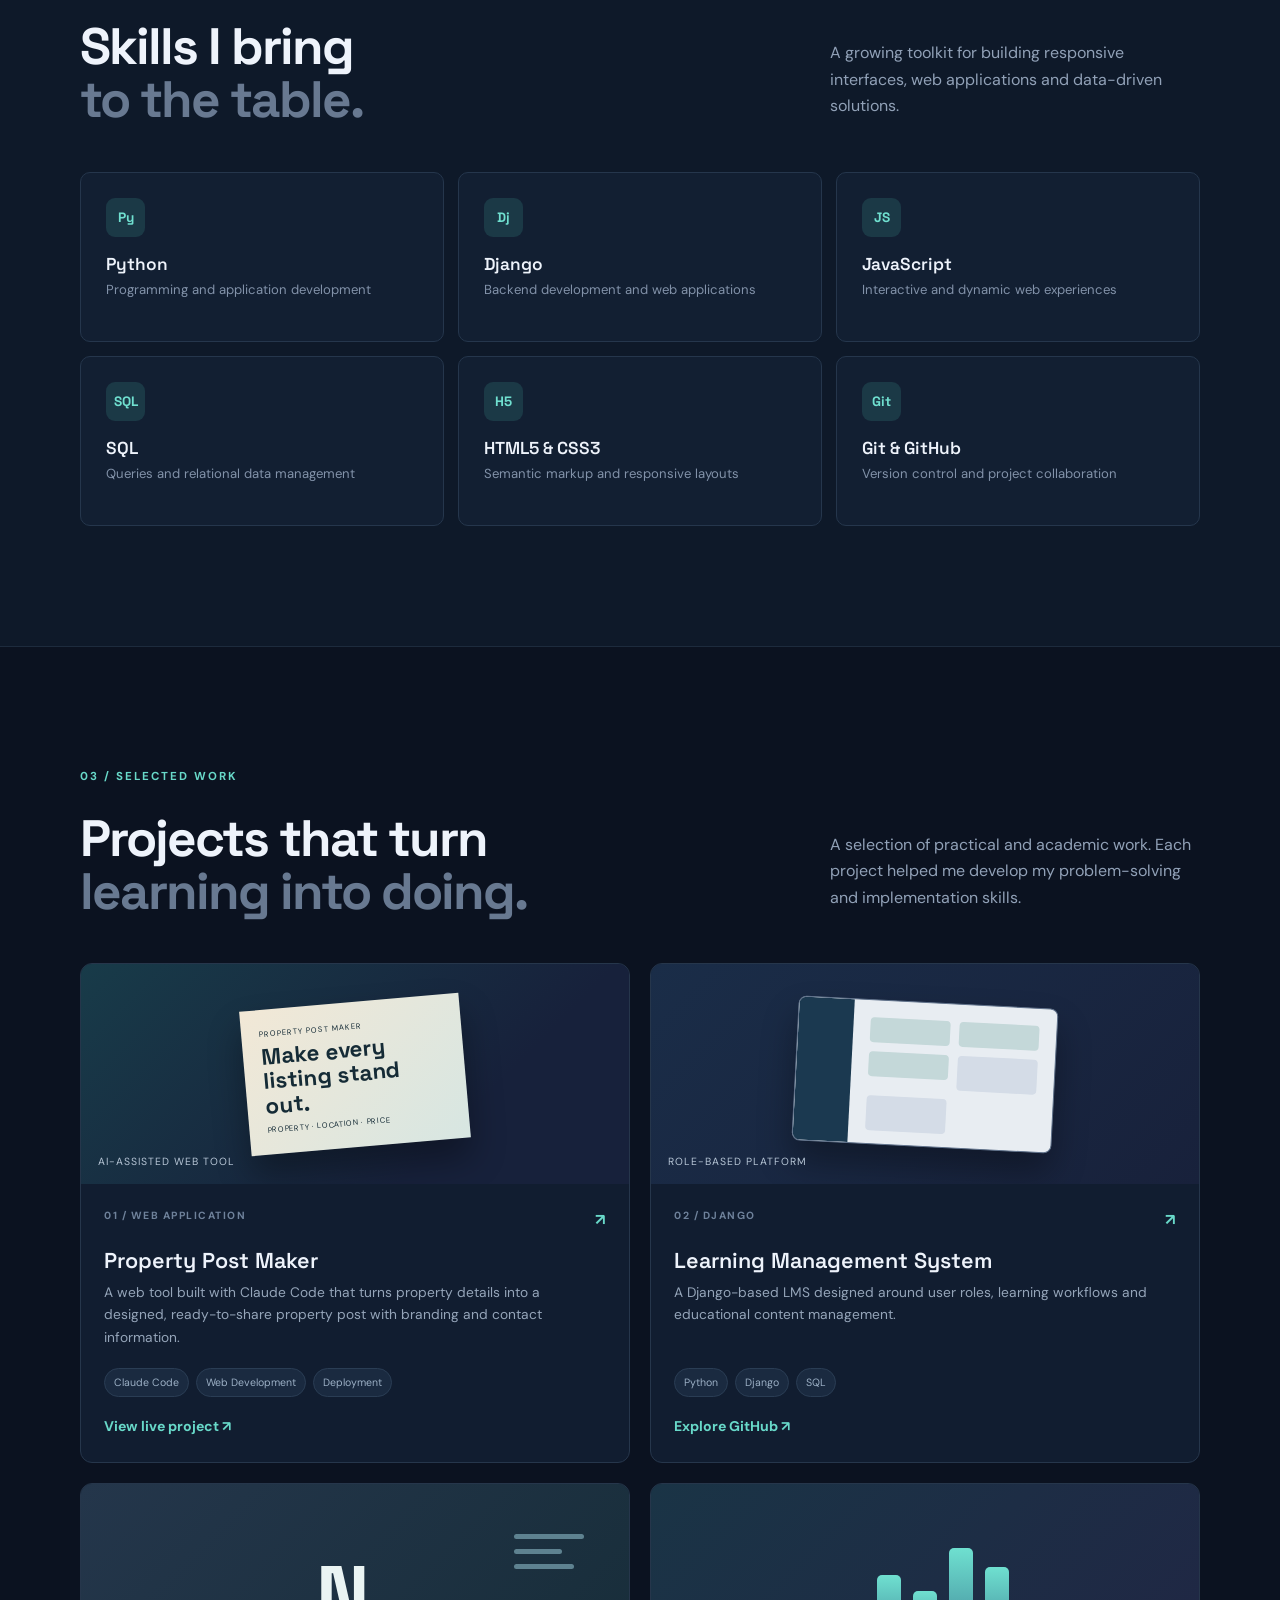
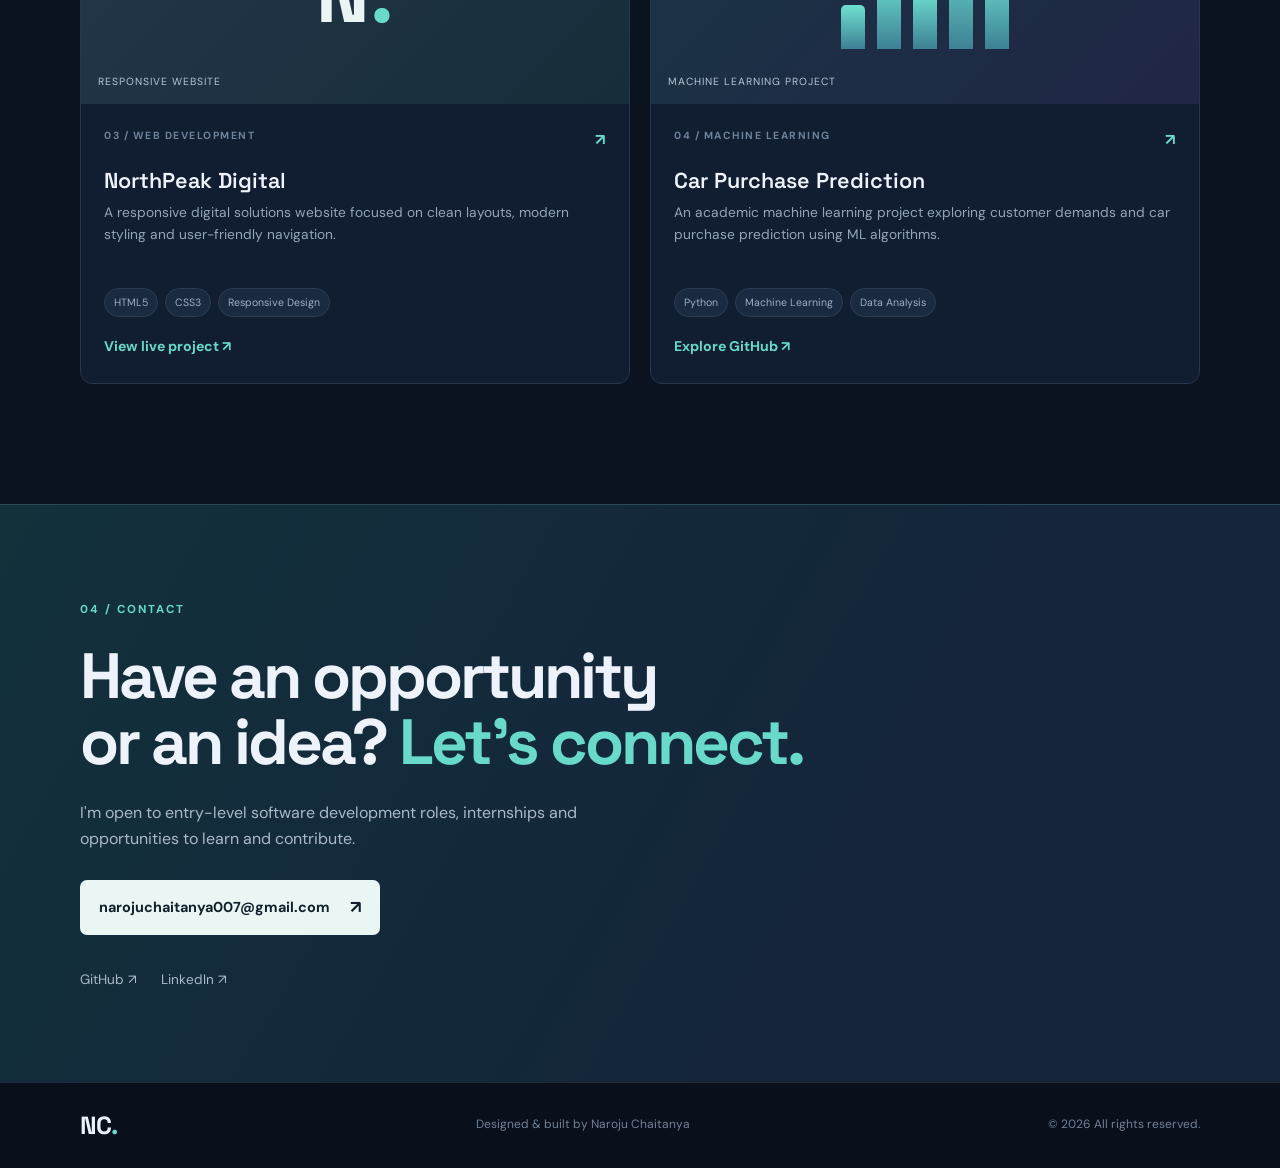
==== commit 6ceeb588: "Update index.html" ====
--- a/index.html
+++ b/index.html
@@ -14,7 +14,7 @@
 <body>
   <header class="site-header">
     <nav class="nav container" aria-label="Main navigation">
-      <a class="brand" href="#home">Chaitanya Naroju<span>.</span></a>
+      <a class="brand" href="#home"><span>Chaitanya Naroju.</span></a>
       <button class="menu-toggle" aria-label="Toggle navigation" aria-expanded="false">☰</button>
       <div class="nav-links">
         <a href="#about">About</a><a href="#skills">Skills</a><a href="#projects">Projects</a><a href="#contact" class="nav-cta">Let's talk <span>↗</span></a>
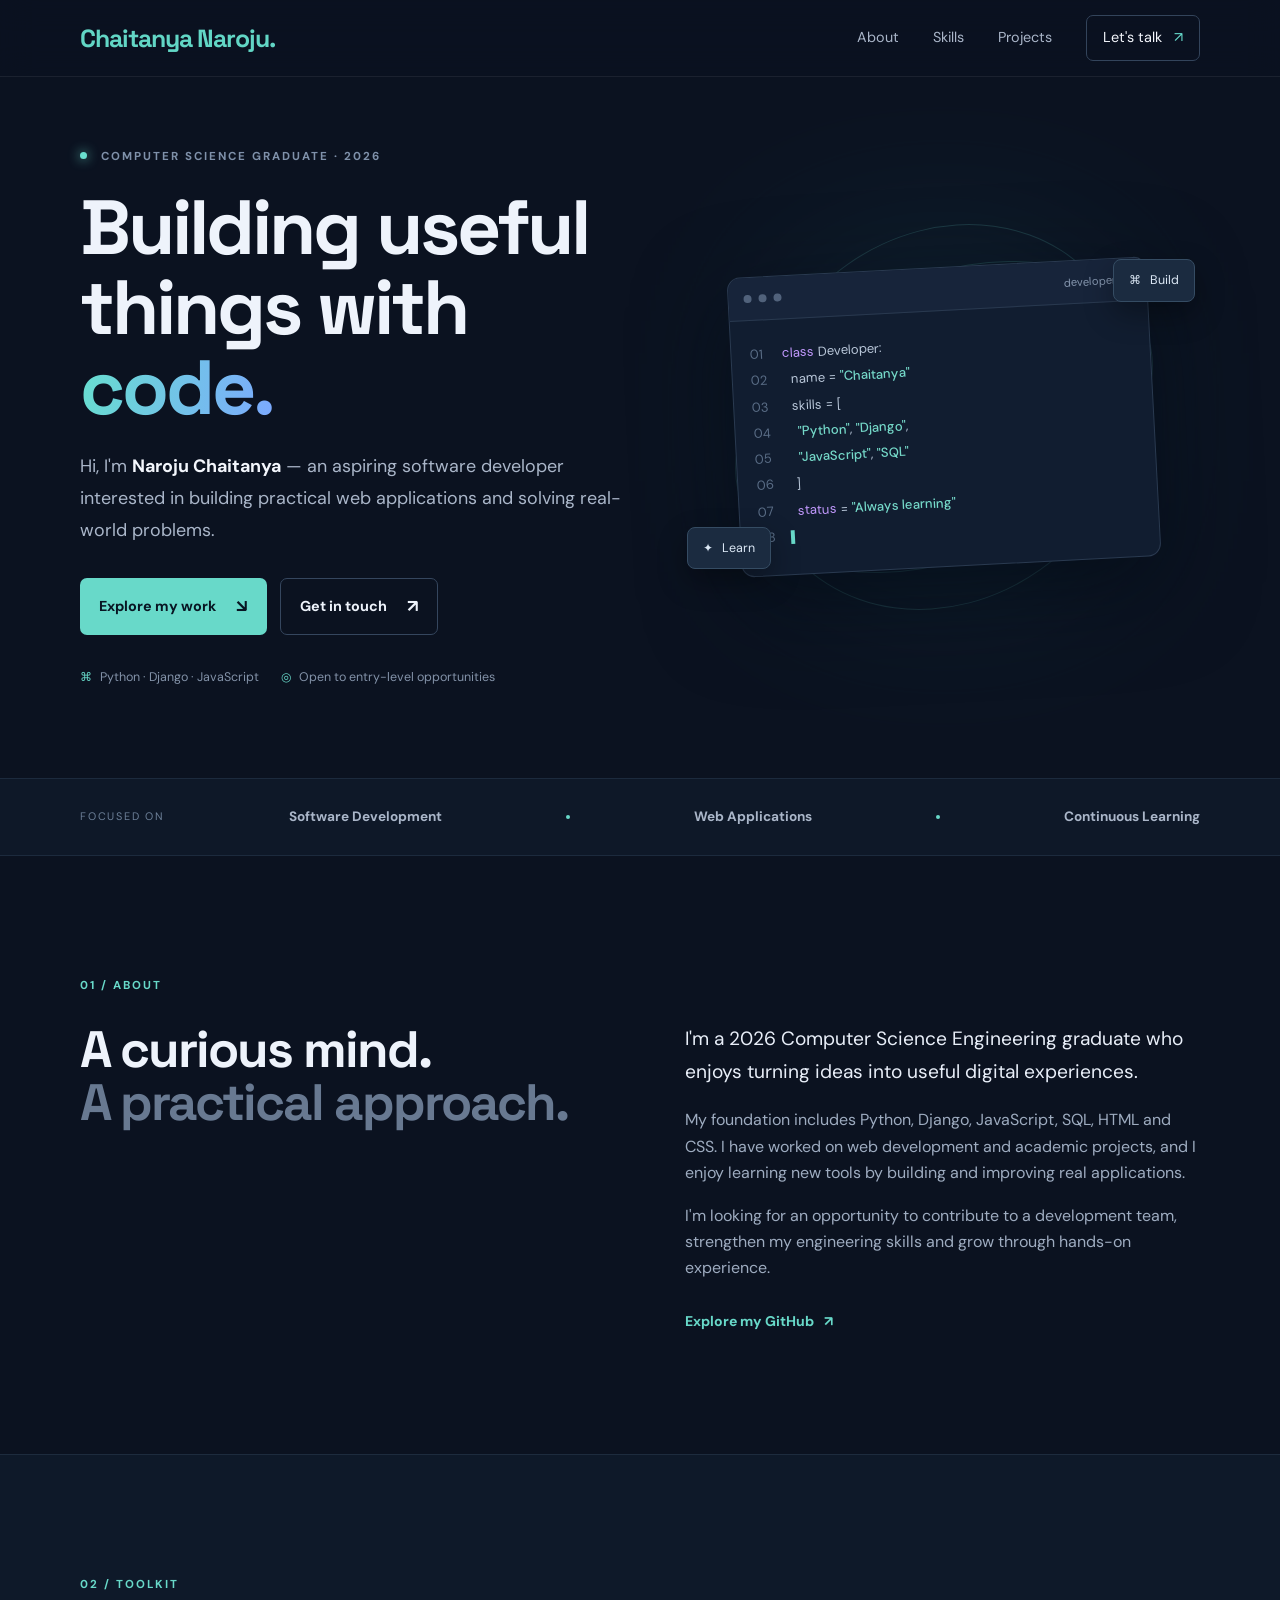
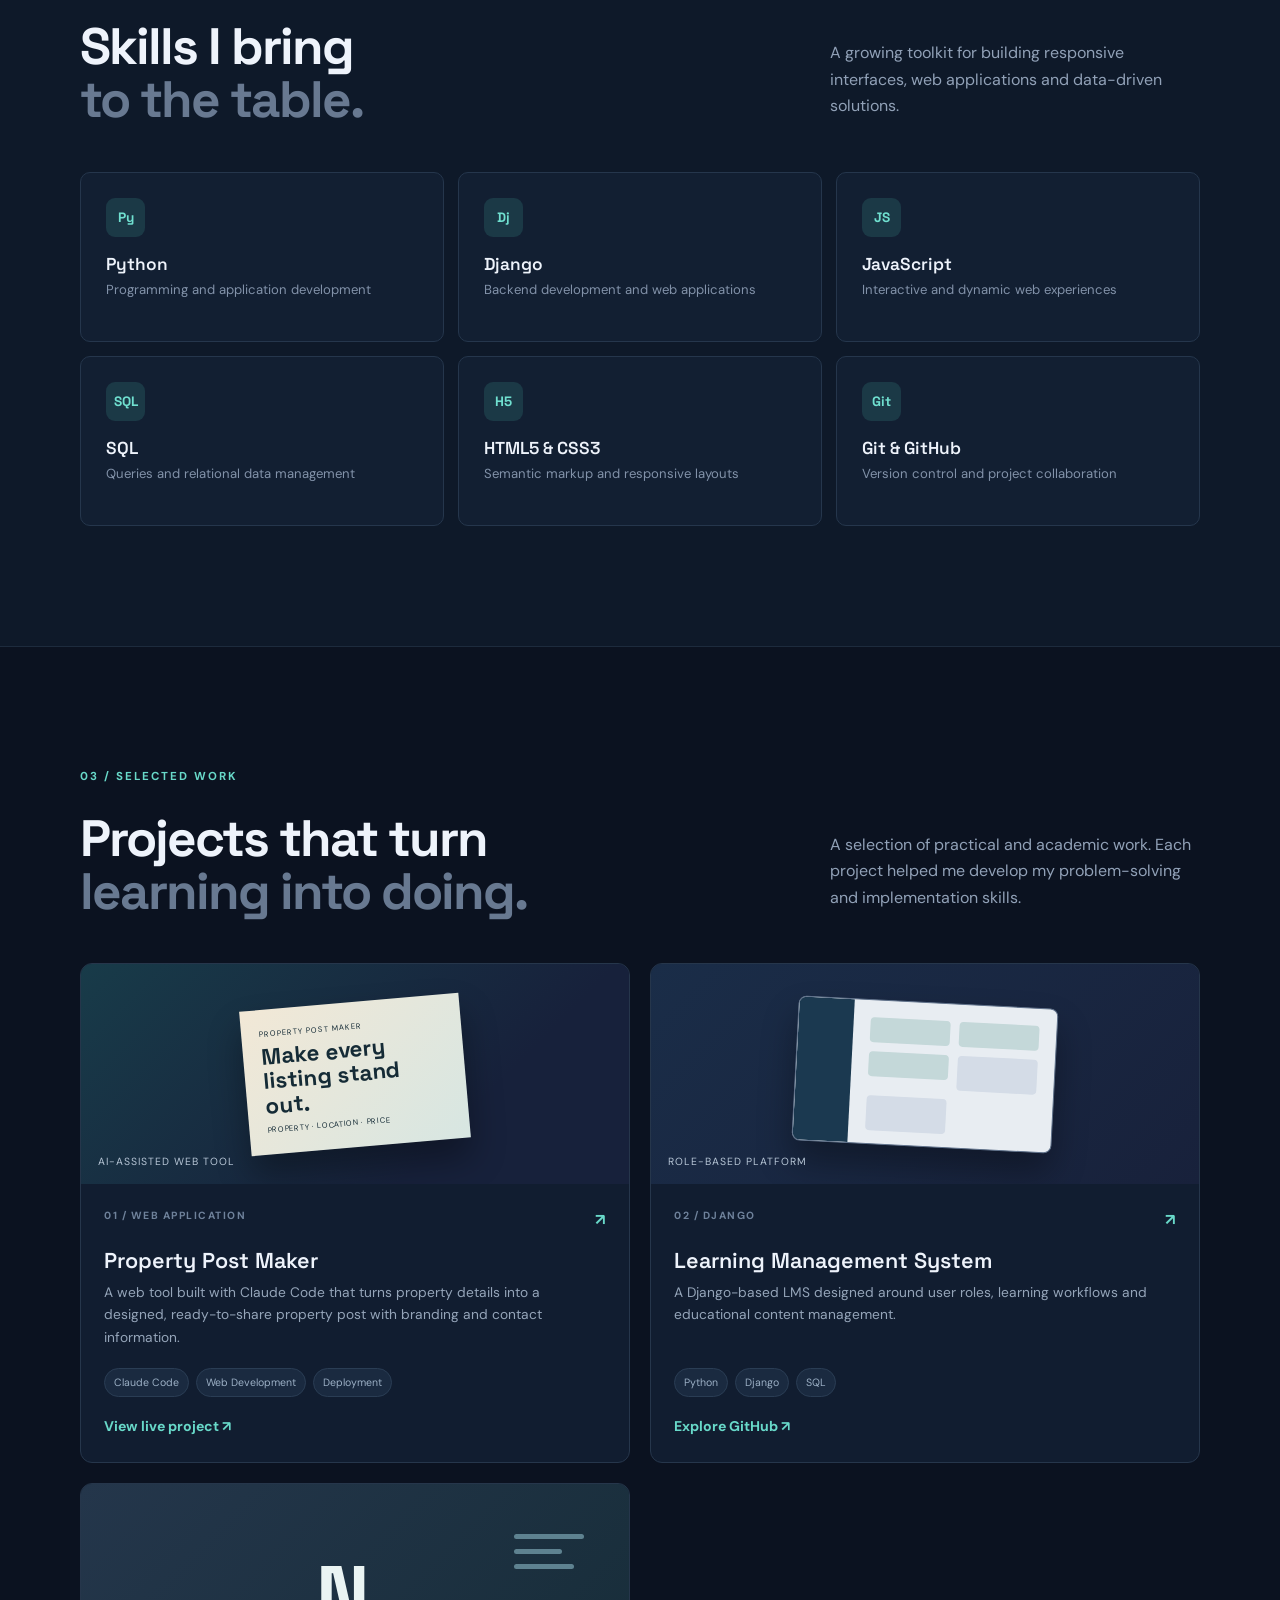
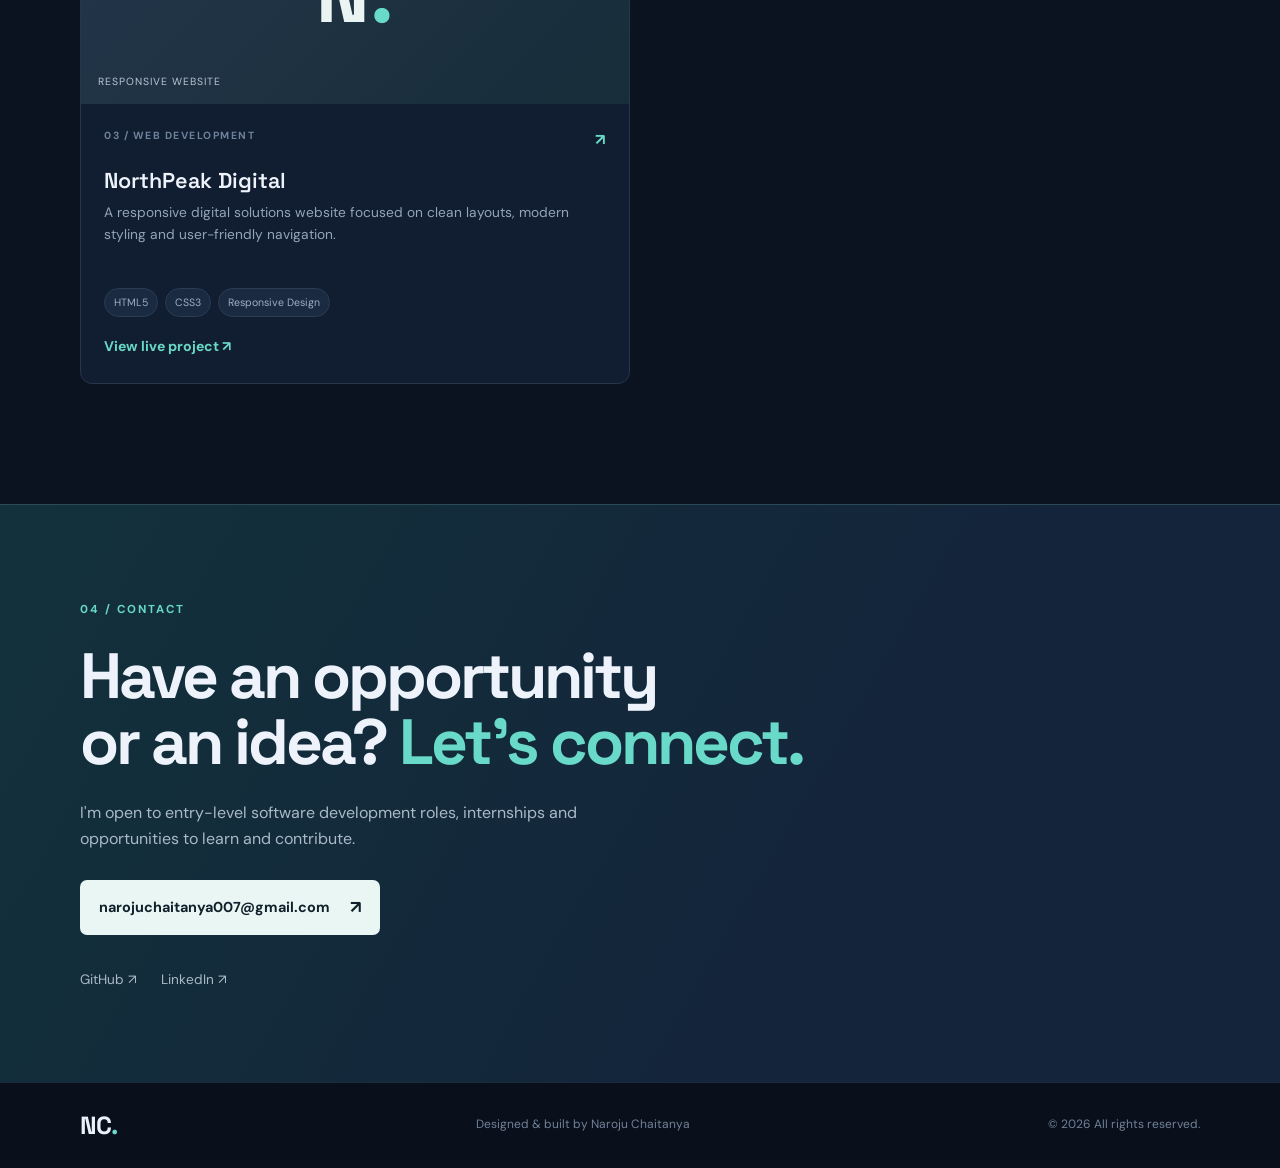
==== commit 1481fe9e: "Update index.html" ====
--- a/index.html
+++ b/index.html
@@ -106,10 +106,7 @@
           <div class="project-visual visual-north"><div class="north-logo">N<span>.</span></div><div class="north-lines"><i></i><i></i><i></i></div><span class="visual-label">Responsive website</span></div>
           <div class="project-info"><div class="project-topline"><span>03 / WEB DEVELOPMENT</span><span class="project-arrow">↗</span></div><h3>NorthPeak Digital</h3><p>A responsive digital solutions website focused on clean layouts, modern styling and user-friendly navigation.</p><div class="tags"><span>HTML5</span><span>CSS3</span><span>Responsive Design</span></div><a class="project-link" href="https://chaithu077-git.github.io/NorthPeak-Digital/" target="_blank" rel="noreferrer">View live project ↗</a></div>
         </article>
-        <article class="project-card">
-          <div class="project-visual visual-ml"><div class="chart-bars"><i></i><i></i><i></i><i></i><i></i></div><span class="visual-label">Machine learning project</span></div>
-          <div class="project-info"><div class="project-topline"><span>04 / MACHINE LEARNING</span><span class="project-arrow">↗</span></div><h3>Car Purchase Prediction</h3><p>An academic machine learning project exploring customer demands and car purchase prediction using ML algorithms.</p><div class="tags"><span>Python</span><span>Machine Learning</span><span>Data Analysis</span></div><a class="project-link" href="https://github.com/Chaithu077-Git" target="_blank" rel="noreferrer">Explore GitHub ↗</a></div>
-        </article>
+        
       </div>
     </section>
 
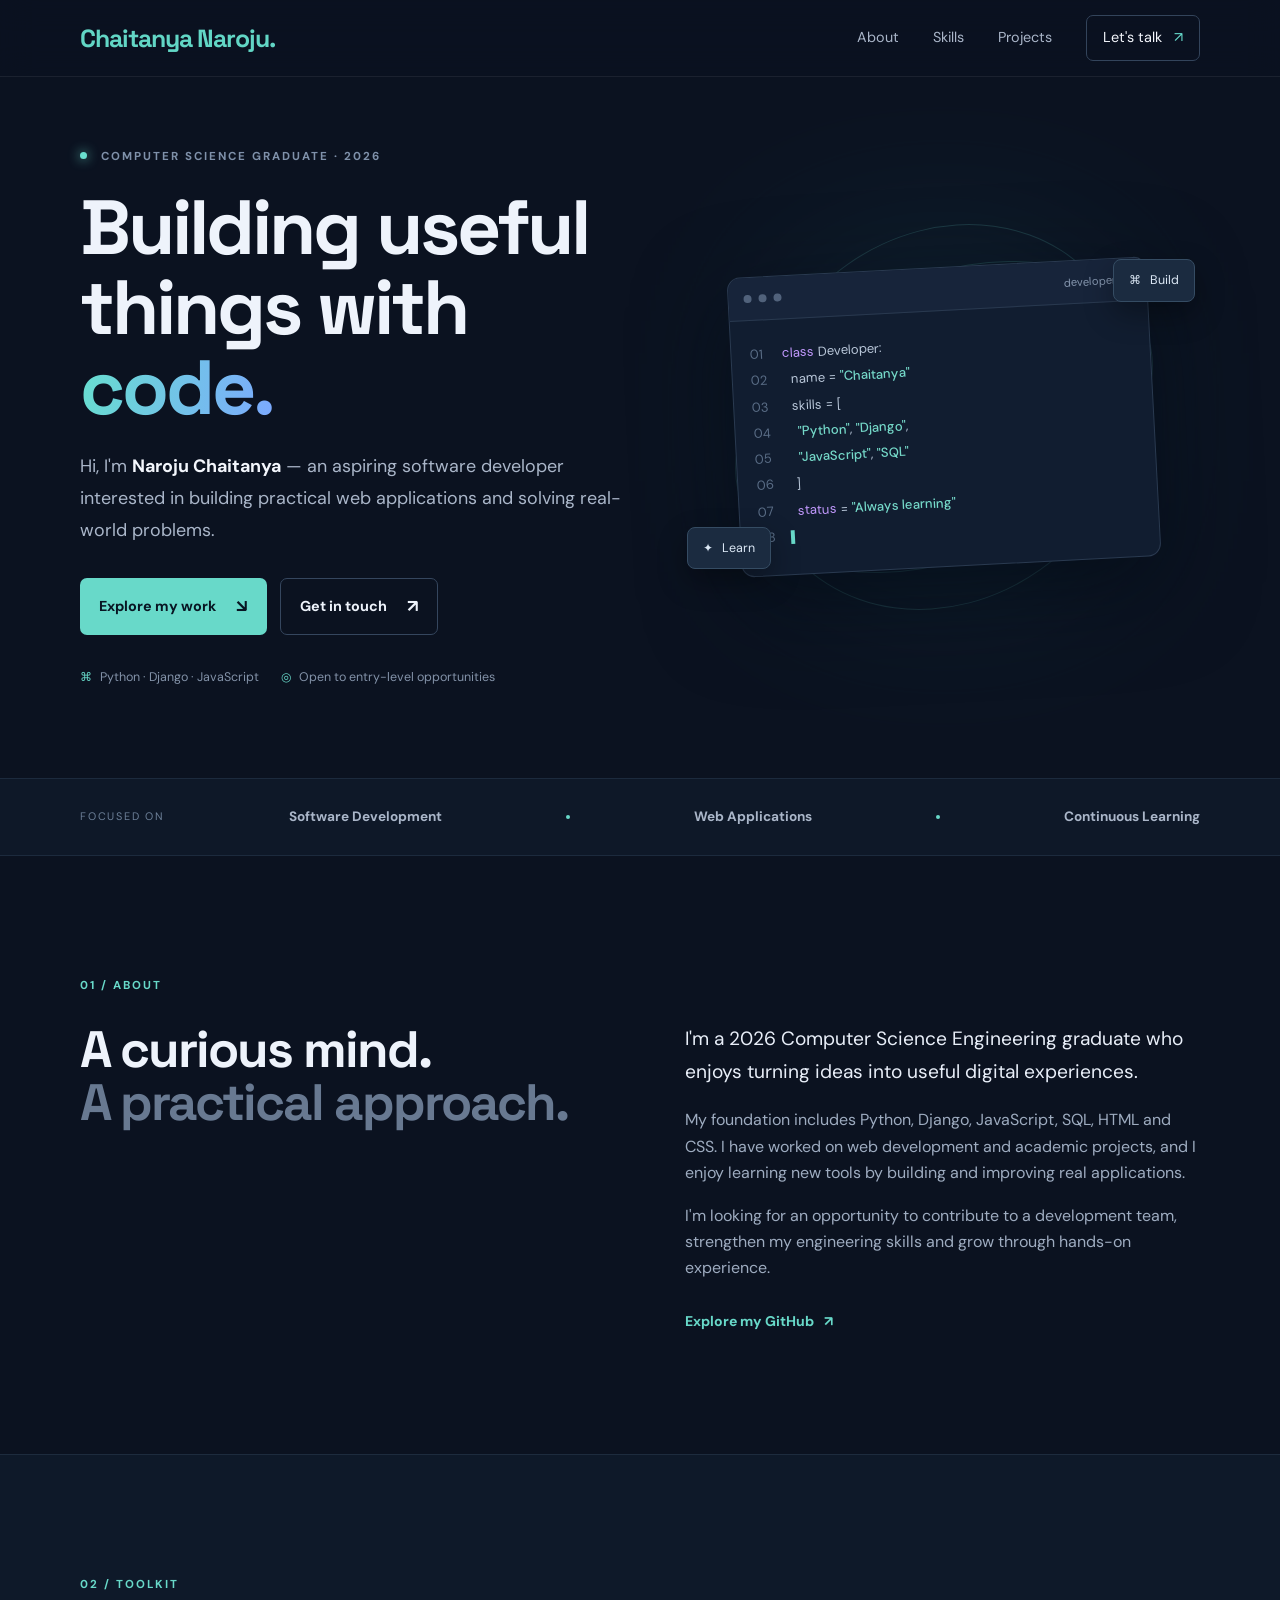
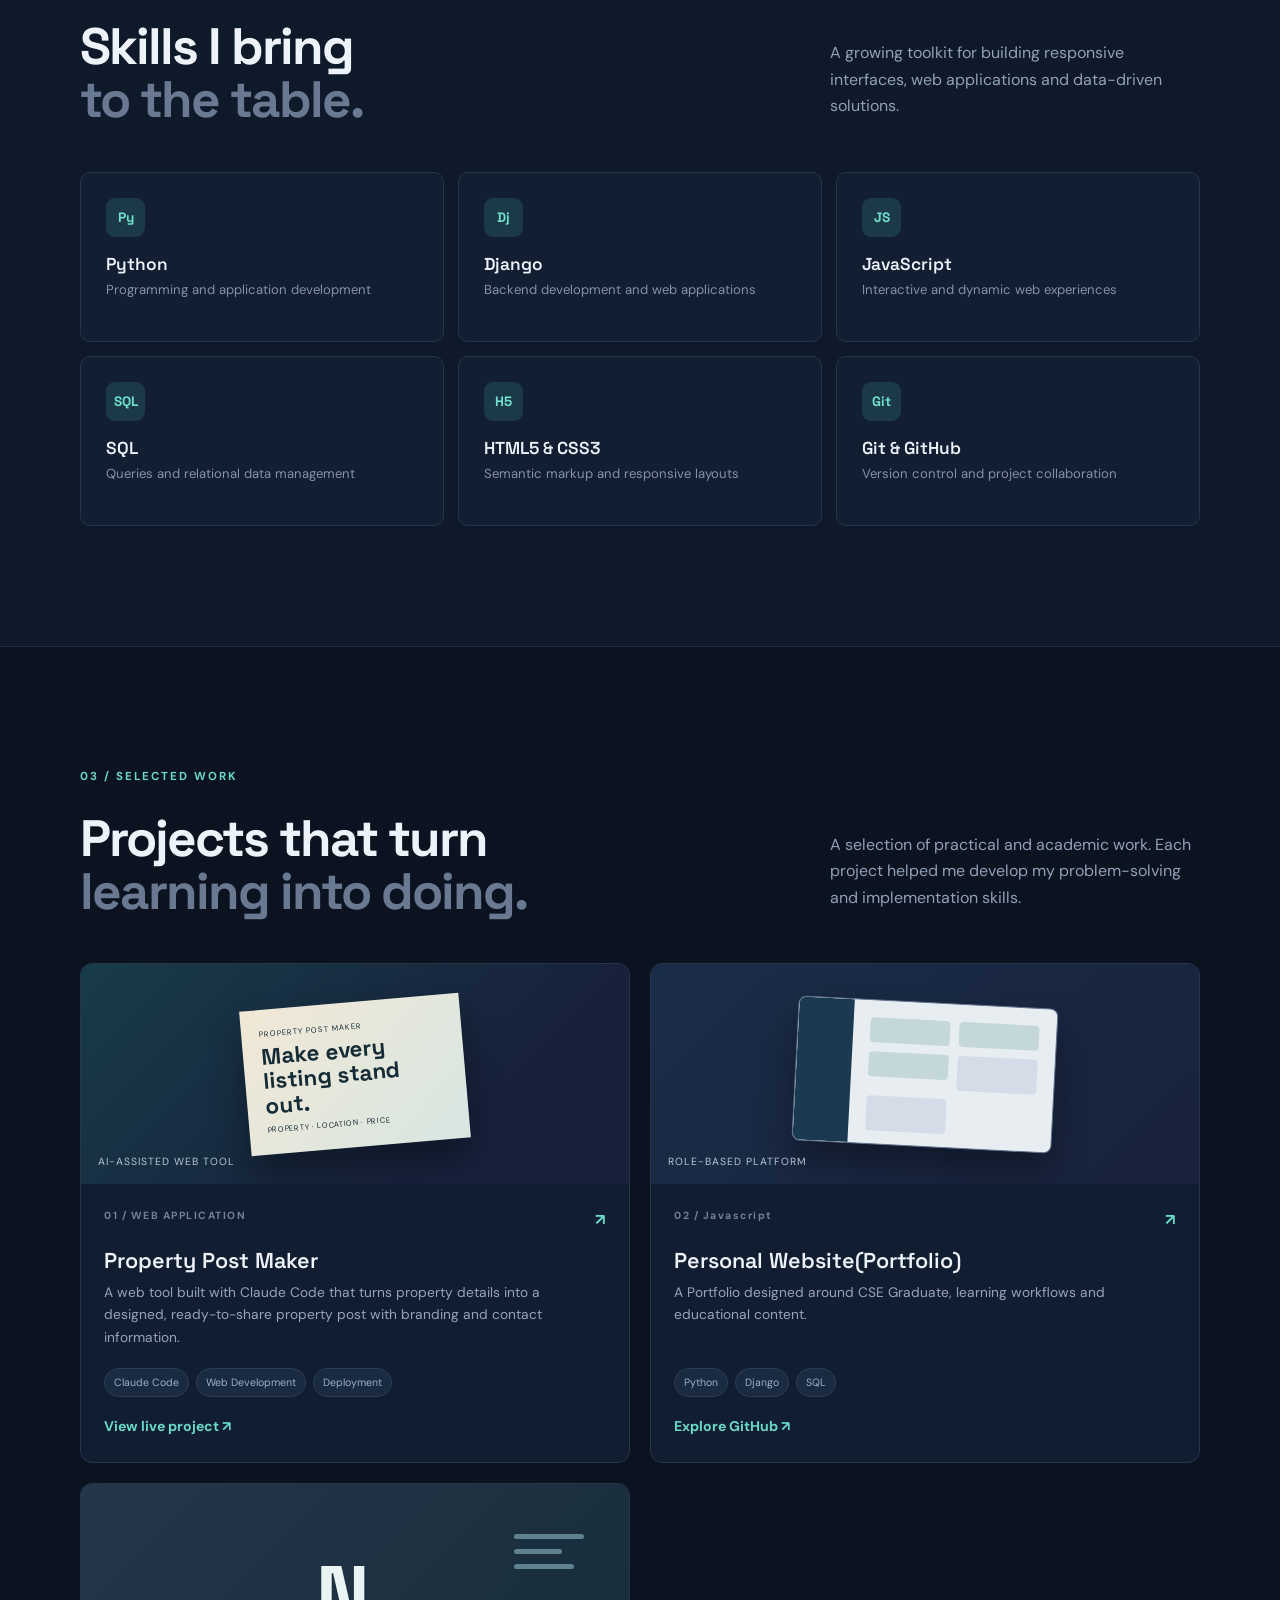
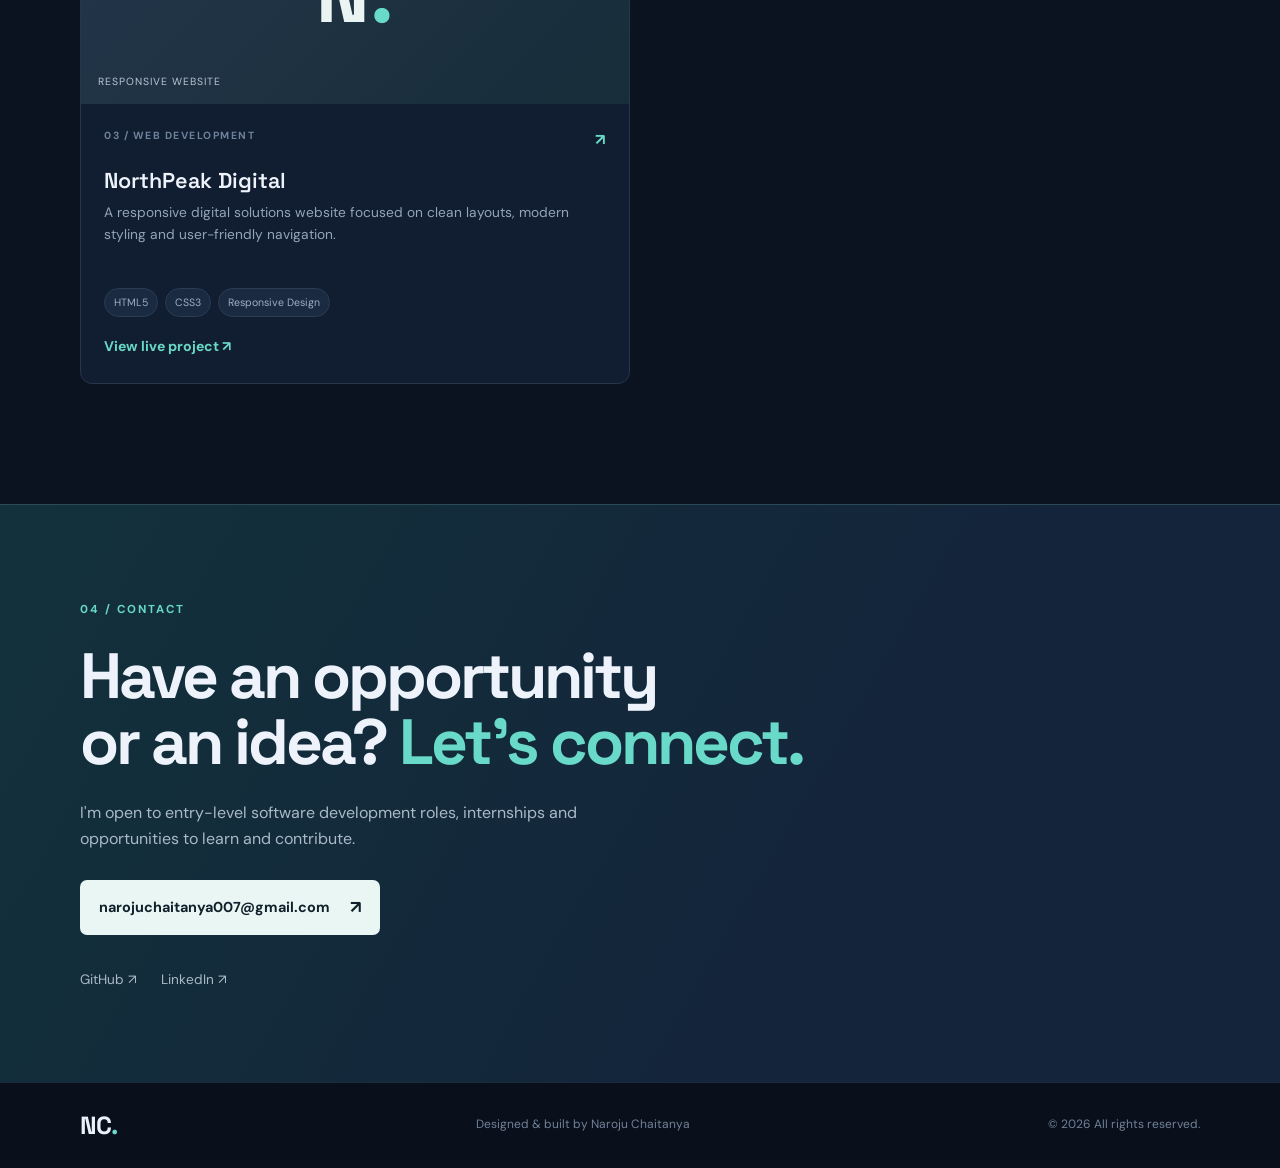
==== commit 9b44709d: "Update index.html" ====
--- a/index.html
+++ b/index.html
@@ -100,7 +100,7 @@
         </article>
         <article class="project-card">
           <div class="project-visual visual-lms"><div class="lms-window"><div class="lms-sidebar"></div><div class="lms-content"><i></i><i></i><i></i><b></b><b></b></div></div><span class="visual-label">Role-based platform</span></div>
-          <div class="project-info"><div class="project-topline"><span>02 / DJANGO</span><span class="project-arrow">↗</span></div><h3>Learning Management System</h3><p>A Django-based LMS designed around user roles, learning workflows and educational content management.</p><div class="tags"><span>Python</span><span>Django</span><span>SQL</span></div><a class="project-link" href="https://github.com/Chaithu077-Git" target="_blank" rel="noreferrer">Explore GitHub ↗</a></div>
+          <div class="project-info"><div class="project-topline"><span>02 / Javascript</span><span class="project-arrow">↗</span></div><h3>Personal Website(Portfolio)</h3><p>A Portfolio designed around CSE Graduate, learning workflows and educational content.</p><div class="tags"><span>Python</span><span>Django</span><span>SQL</span></div><a class="project-link" href="https://chaithu077-git.github.io/Portfolio_Chaithu/" target="_blank" rel="noreferrer">Explore GitHub ↗</a></div>
         </article>
         <article class="project-card">
           <div class="project-visual visual-north"><div class="north-logo">N<span>.</span></div><div class="north-lines"><i></i><i></i><i></i></div><span class="visual-label">Responsive website</span></div>
